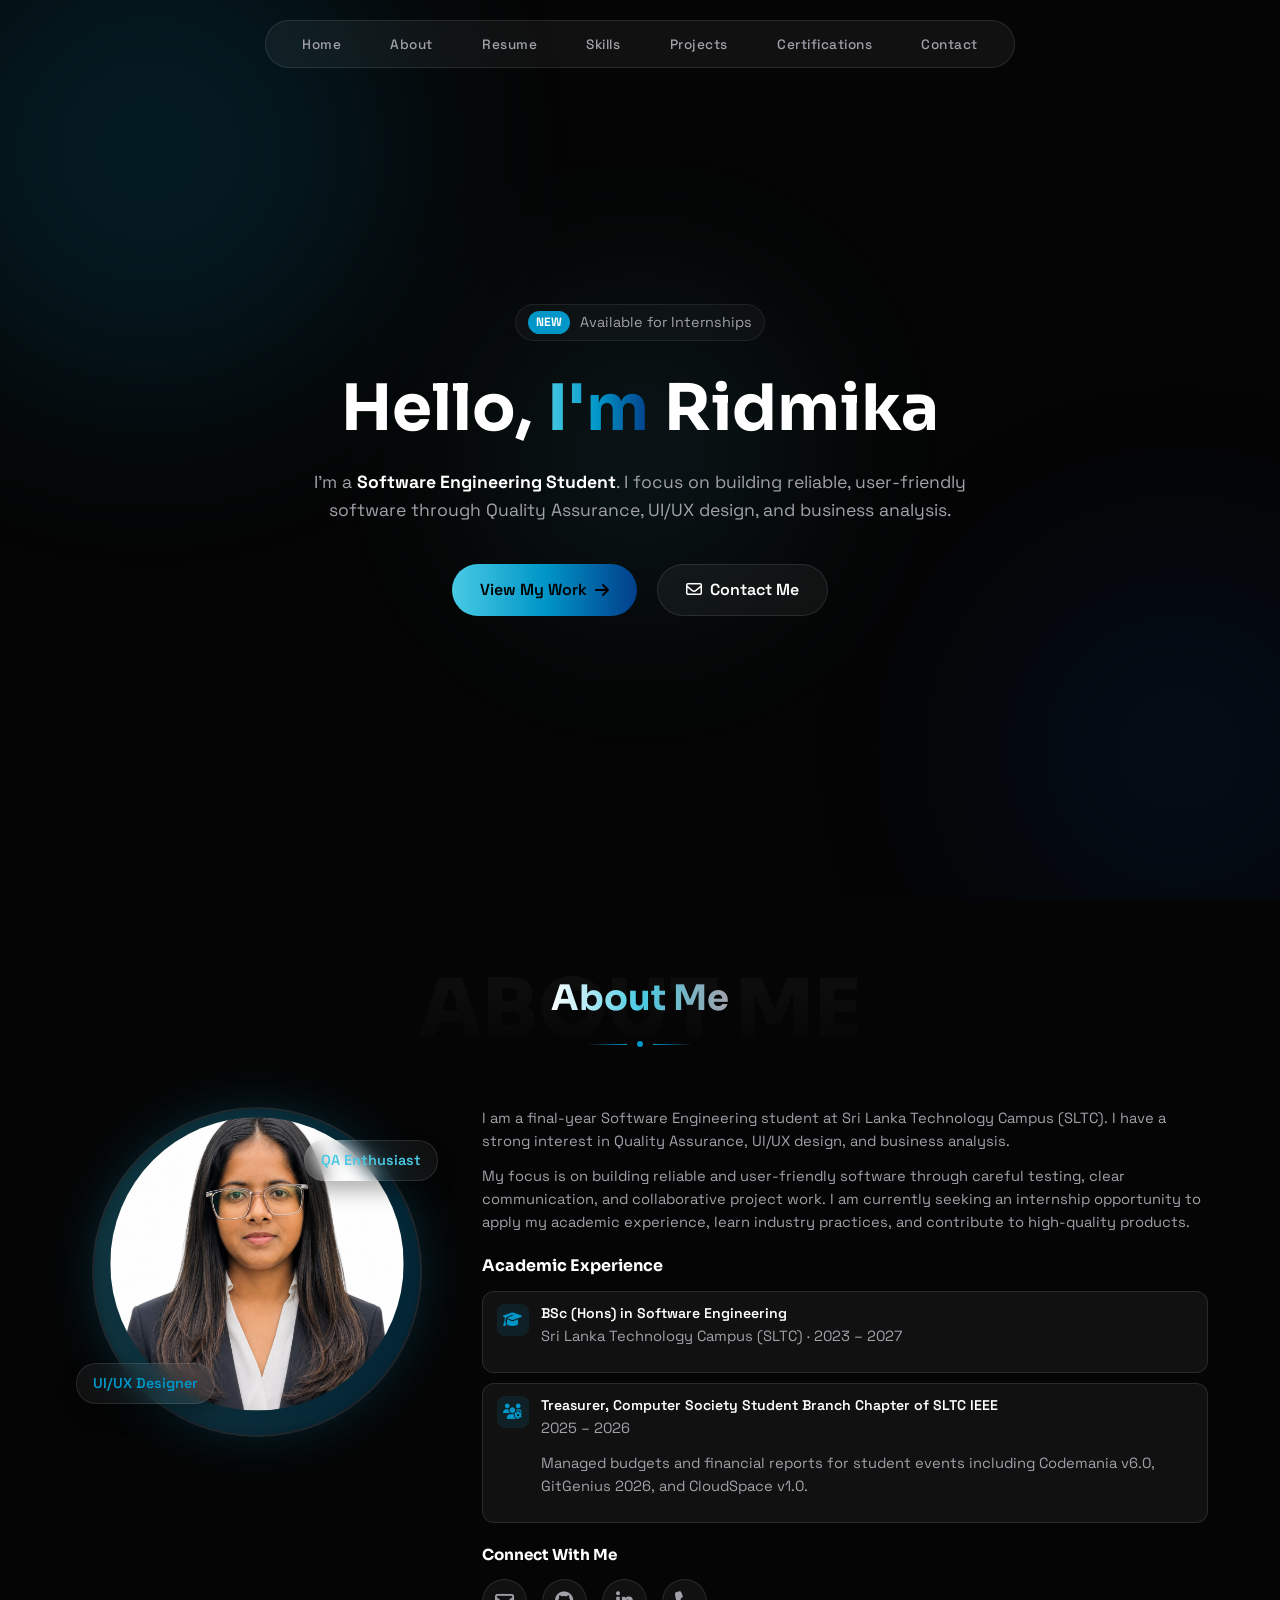
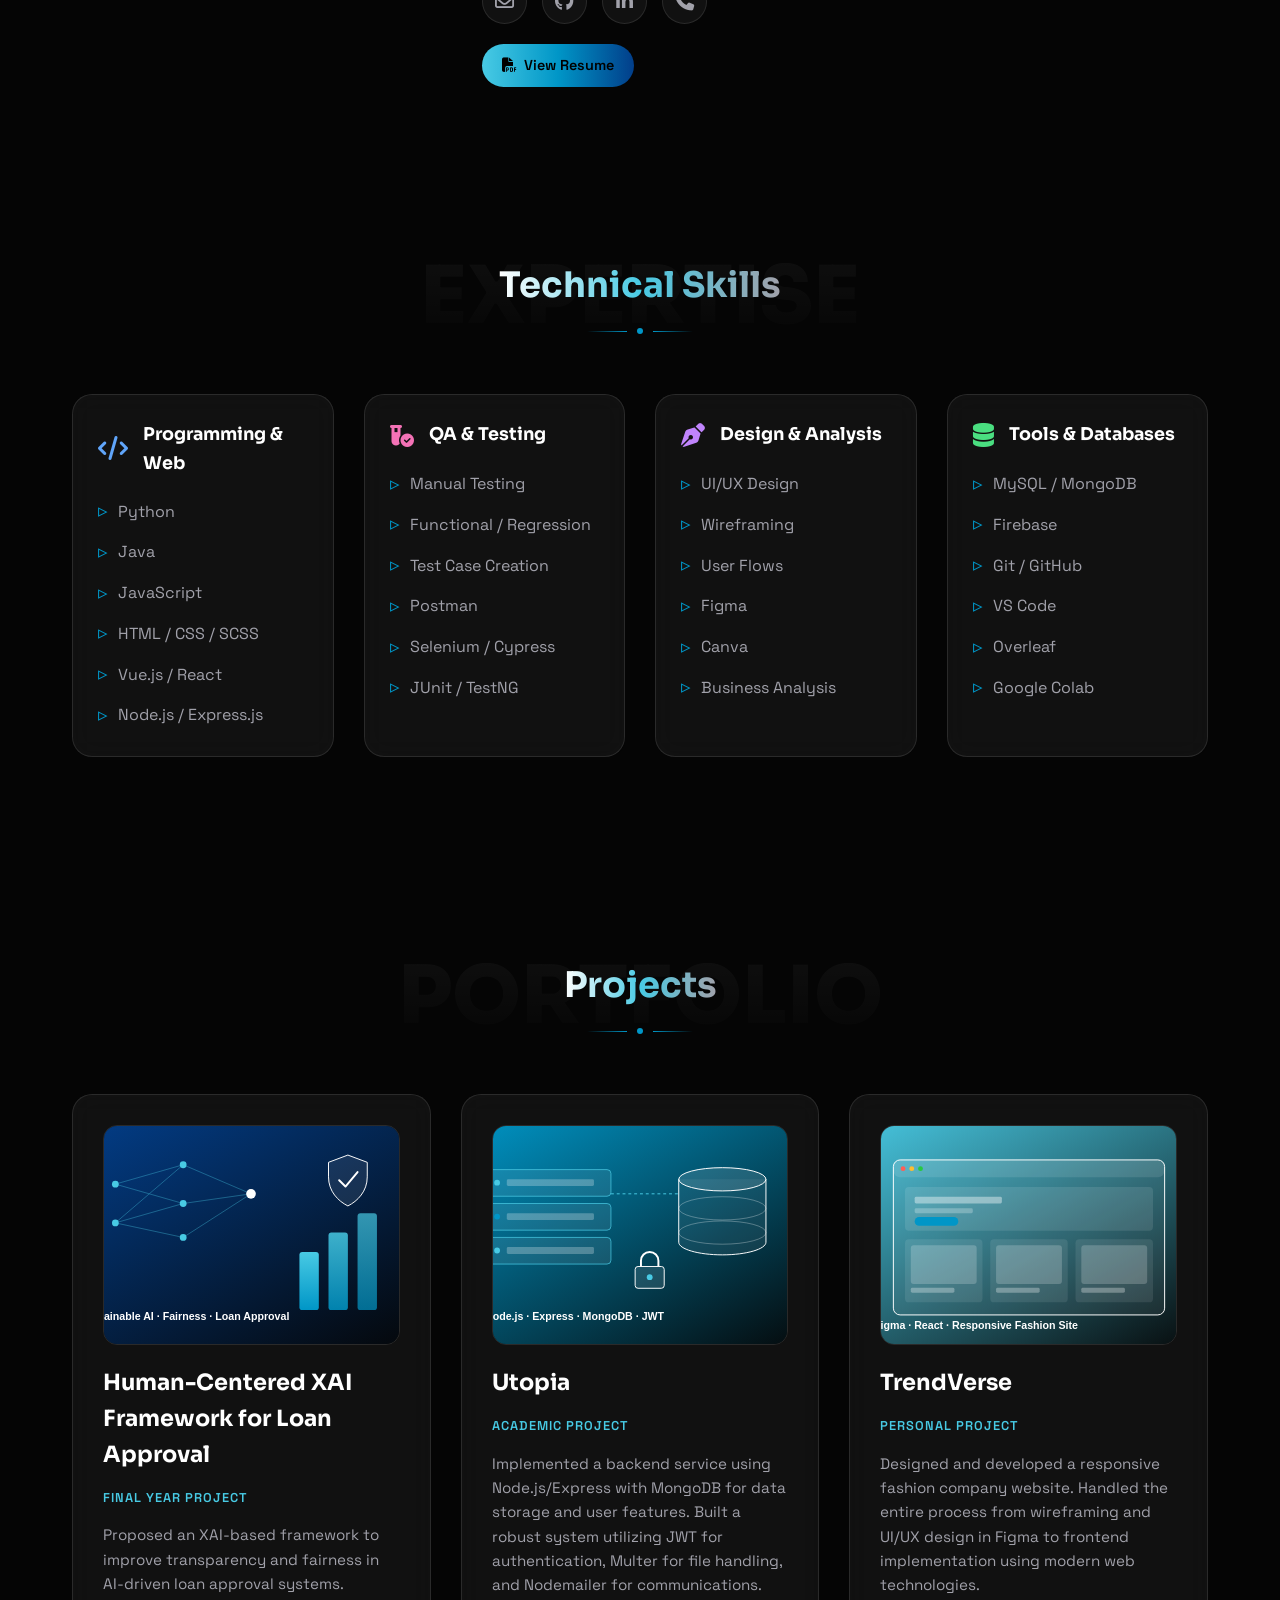
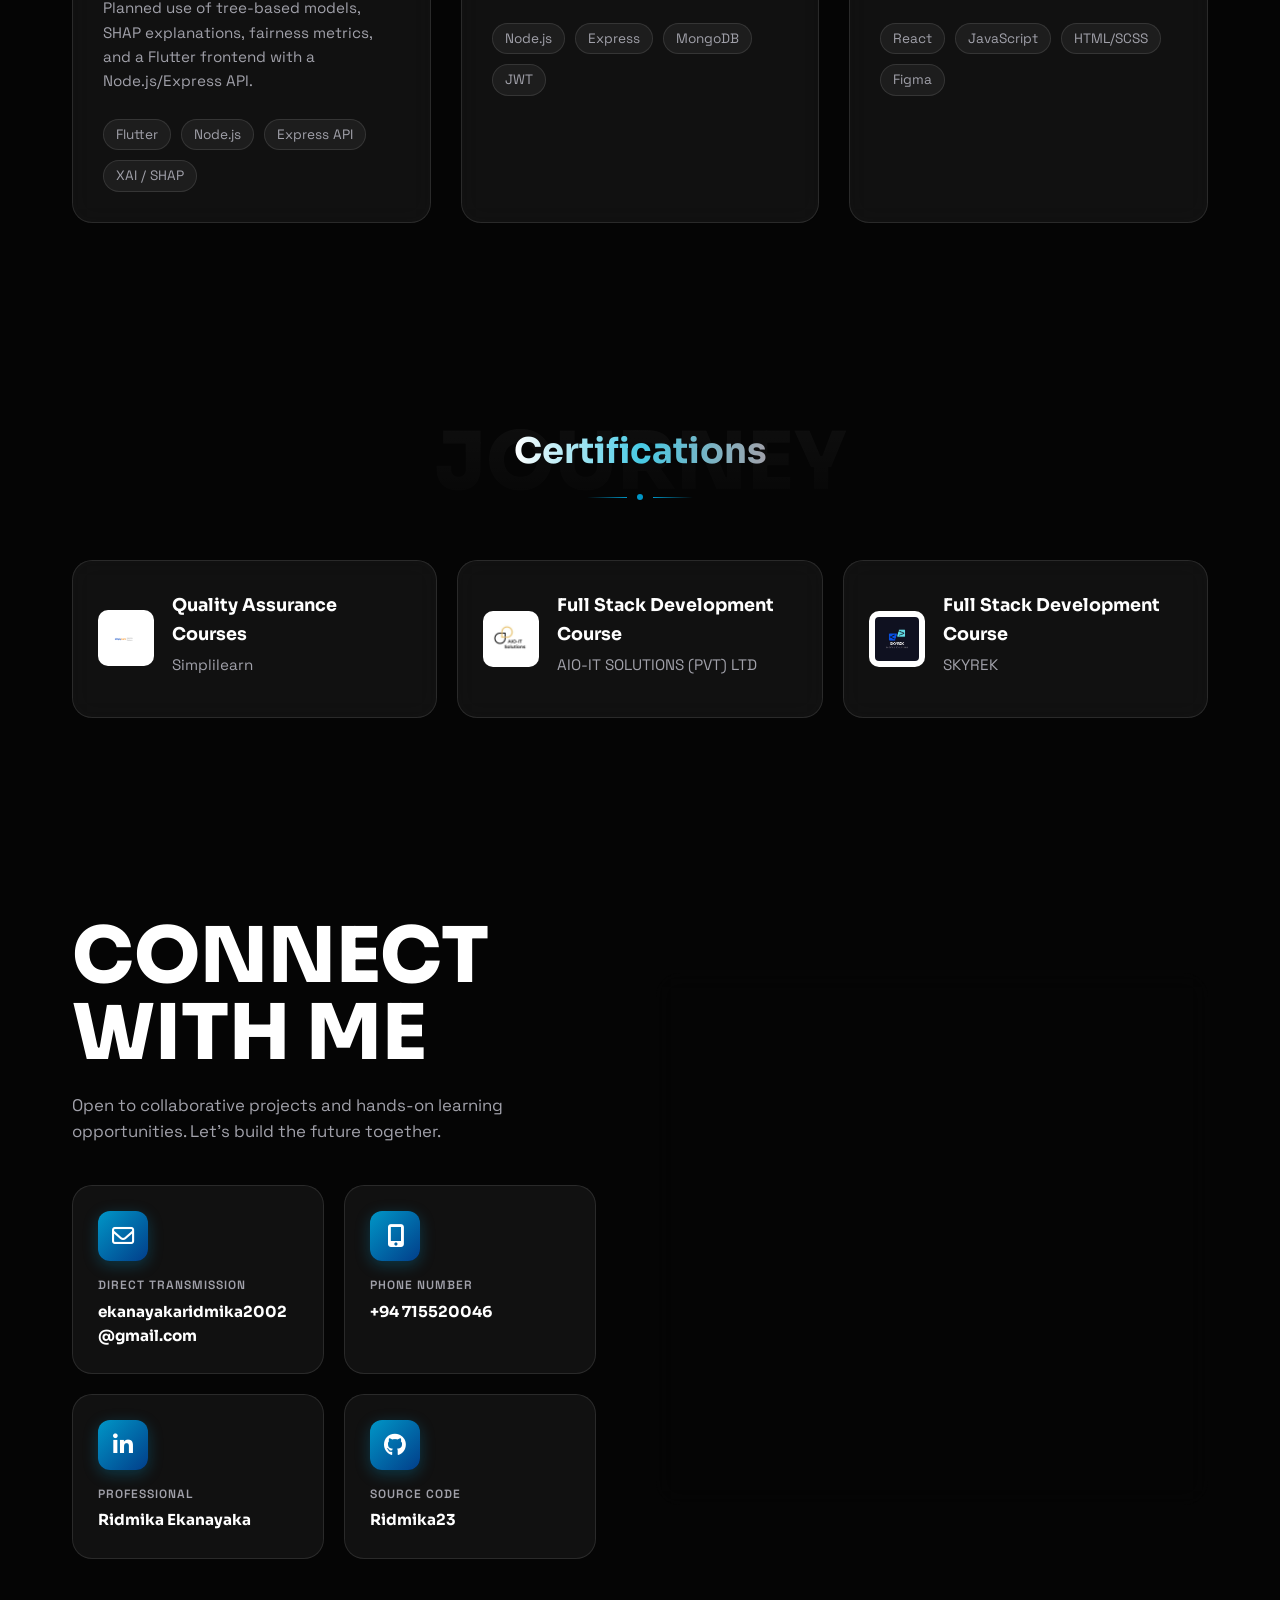
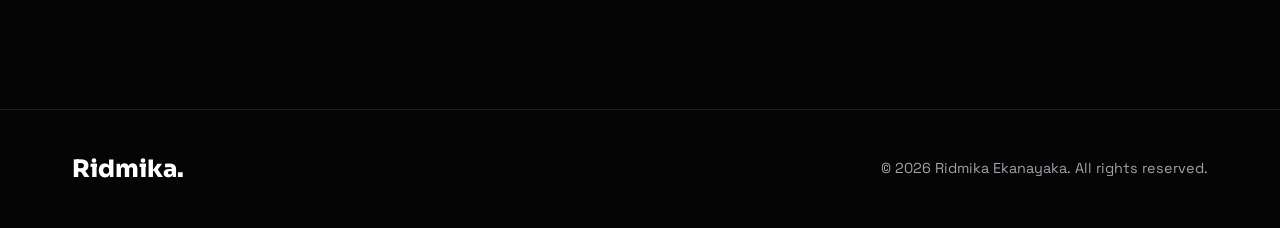
==== index.html @ 8beb0249 "Initial commit" ====
<!DOCTYPE html>
<html lang="en">

<head>
    <meta charset="UTF-8">
    <meta name="viewport" content="width=device-width, initial-scale=1.0">
    <title>Ridmika Ekanayaka | Portfolio</title>
    <meta name="description"
        content="Portfolio of Ridmika Ekanayaka, Software Engineering Student, focusing on QA, UI/UX, and Business Analysis.">
    <link rel="stylesheet" href="style.css">
    <link rel="preconnect" href="https://fonts.googleapis.com">
    <link rel="preconnect" href="https://fonts.gstatic.com" crossorigin>
    <link
        href="https://fonts.googleapis.com/css2?family=Sora:wght@400;600;700;800&family=Space+Grotesk:wght@300;400;500;600;700&display=swap"
        rel="stylesheet">
    <!-- FontAwesome for icons -->
    <link rel="stylesheet" href="https://cdnjs.cloudflare.com/ajax/libs/font-awesome/6.4.0/css/all.min.css">
</head>

<body>
    <div class="background-effects">
        <div class="glow-orb orb-1"></div>
        <div class="glow-orb orb-2"></div>
        <div class="glow-orb orb-3"></div>
    </div>

    <nav class="navbar">
        <div class="nav-container">
            <ul class="nav-links">
                <li><a href="index.html#home" class="active">Home</a></li>
                <li><a href="index.html#about">About</a></li>
                <li><a href="resume.html">Resume</a></li>
                <li><a href="index.html#skills">Skills</a></li>
                <li><a href="index.html#projects">Projects</a></li>
                <li><a href="index.html#experience">Certifications</a></li>
                <li><a href="index.html#contact">Contact</a></li>
            </ul>
        </div>
    </nav>

    <main>
        <!-- Hero Section -->
        <section id="home" class="hero section">
            <div class="container hero-content">
                <div class="hero-badge">
                    <span class="badge-new">New</span>
                    <span class="badge-text">Available for Internships</span>
                </div>
                <h1 class="hero-title">
                    <span class="title-word">Hello,</span>
                    <span class="title-word highlight">I'm</span>
                    <span class="title-word">Ridmika</span>
                </h1>
                <p class="hero-subtitle">
                    I'm a <strong>Software Engineering Student</strong>. I focus on building reliable, user-friendly
                    software through Quality Assurance, UI/UX design, and business analysis.
                </p>
                <div class="hero-actions">
                    <a href="#projects" class="btn btn-primary">
                        View My Work <i class="fa-solid fa-arrow-right"></i>
                    </a>
                    <a href="mailto:ekanayakaridmika2002@gmail.com" class="btn btn-secondary">
                        <i class="fa-regular fa-envelope"></i> Contact Me
                    </a>
                </div>
            </div>
        </section>

        <!-- About Section -->
        <section id="about" class="about section">
            <div class="section-heading">
                <h2 class="bg-text">ABOUT ME</h2>
                <h3 class="fg-text">About Me</h3>
                <div class="divider">
                    <div class="line"></div>
                    <div class="dot"></div>
                    <div class="line"></div>
                </div>
            </div>
            <div class="container about-grid">
                <div class="about-image">
                    <div class="image-wrapper">
                        <div class="avatar-placeholder">
                            <img src="profile.png" alt="Ridmika Ekanayaka" class="profile-img">
                        </div>
                        <div class="floating-badge badge-top">QA Enthusiast</div>
                        <div class="floating-badge badge-bottom">UI/UX Designer</div>
                    </div>
                </div>
                <div class="about-text">
                    <p>I am a final-year Software Engineering student at Sri Lanka Technology Campus (SLTC). I have a
                        strong interest in Quality Assurance, UI/UX design, and business analysis.</p>
                    <p>My focus is on building reliable and user-friendly software through careful testing, clear
                        communication, and collaborative project work. I am currently seeking an internship opportunity
                        to apply my academic experience, learn industry practices, and contribute to high-quality
                        products.</p>

                    <div class="academic-experience">
                        <h4>Academic Experience</h4>
                        <div class="academic-item">
                            <div class="academic-icon"><i class="fa-solid fa-graduation-cap"></i></div>
                            <div>
                                <h5>BSc (Hons) in Software Engineering</h5>
                                <p class="academic-meta">Sri Lanka Technology Campus (SLTC) · 2023 – 2027</p>
                            </div>
                        </div>
                        <div class="academic-item">
                            <div class="academic-icon"><i class="fa-solid fa-users-gear"></i></div>
                            <div>
                                <h5>Treasurer, Computer Society Student Branch Chapter of SLTC IEEE</h5>
                                <p class="academic-meta">2025 – 2026</p>
                                <p class="academic-meta">Managed budgets and financial reports for student events
                                    including Codemania v6.0, GitGenius 2026, and CloudSpace v1.0.</p>
                            </div>
                        </div>
                    </div>

                    <div class="contact-info">
                        <h4>Connect With Me</h4>
                        <div class="social-links">
                            <a href="mailto:ekanayakaridmika2002@gmail.com" aria-label="Email" class="social-icon"><i
                                    class="fa-regular fa-envelope"></i></a>
                            <a href="https://github.com/Ridmika23" target="_blank" aria-label="GitHub"
                                class="social-icon"><i class="fa-brands fa-github"></i></a>
                            <a href="https://www.linkedin.com/in/ridmika-ekanayaka" target="_blank"
                                aria-label="LinkedIn" class="social-icon"><i class="fa-brands fa-linkedin-in"></i></a>
                            <a href="tel:+94715520046" aria-label="Phone" class="social-icon"><i
                                    class="fa-solid fa-phone"></i></a>
                        </div>
                        <div style="margin-top: 20px;">
                            <a href="resume.html" class="btn btn-primary"
                                style="padding: 10px 20px; font-size: 0.9rem;">
                                <i class="fa-solid fa-file-pdf"></i> View Resume
                            </a>
                        </div>
                    </div>
                </div>
            </div>
        </section>

        <!-- Skills Section -->
        <section id="skills" class="skills section">
            <div class="section-heading">
                <h2 class="bg-text">EXPERTISE</h2>
                <h3 class="fg-text">Technical Skills</h3>
                <div class="divider">
                    <div class="line"></div>
                    <div class="dot"></div>
                    <div class="line"></div>
                </div>
            </div>
            <div class="container skills-grid">
                <div class="skill-category glass-card">
                    <div class="category-header">
                        <i class="fa-solid fa-code text-blue"></i>
                        <h4>Programming & Web</h4>
                    </div>
                    <ul class="skill-list">
                        <li>Python</li>
                        <li>Java</li>
                        <li>JavaScript</li>
                        <li>HTML / CSS / SCSS</li>
                        <li>Vue.js / React</li>
                        <li>Node.js / Express.js</li>
                    </ul>
                </div>
                <div class="skill-category glass-card">
                    <div class="category-header">
                        <i class="fa-solid fa-vial-circle-check text-pink"></i>
                        <h4>QA & Testing</h4>
                    </div>
                    <ul class="skill-list">
                        <li>Manual Testing</li>
                        <li>Functional / Regression</li>
                        <li>Test Case Creation</li>
                        <li>Postman</li>
                        <li>Selenium / Cypress</li>
                        <li>JUnit / TestNG</li>
                    </ul>
                </div>
                <div class="skill-category glass-card">
                    <div class="category-header">
                        <i class="fa-solid fa-pen-nib text-purple"></i>
                        <h4>Design & Analysis</h4>
                    </div>
                    <ul class="skill-list">
                        <li>UI/UX Design</li>
                        <li>Wireframing</li>
                        <li>User Flows</li>
                        <li>Figma</li>
                        <li>Canva</li>
                        <li>Business Analysis</li>
                    </ul>
                </div>
                <div class="skill-category glass-card">
                    <div class="category-header">
                        <i class="fa-solid fa-database text-green"></i>
                        <h4>Tools & Databases</h4>
                    </div>
                    <ul class="skill-list">
                        <li>MySQL / MongoDB</li>
                        <li>Firebase</li>
                        <li>Git / GitHub</li>
                        <li>VS Code</li>
                        <li>Overleaf</li>
                        <li>Google Colab</li>
                    </ul>
                </div>
            </div>
        </section>

        <!-- Projects Section -->
        <section id="projects" class="projects section">
            <div class="section-heading">
                <h2 class="bg-text">PORTFOLIO</h2>
                <h3 class="fg-text">Projects</h3>
                <div class="divider">
                    <div class="line"></div>
                    <div class="dot"></div>
                    <div class="line"></div>
                </div>
            </div>
            <div class="container">
                <div class="projects-list">
                    <!-- Project 1 -->
                    <div class="project-card glass-card">
                        <div class="project-image">
                            <img src="assets/project-xai.svg" alt="Human-Centered XAI Framework for Loan Approval">
                        </div>
                        <div class="project-content">
                            <h3 class="project-title">Human-Centered XAI Framework for Loan Approval</h3>
                            <p class="project-type">Final Year Project</p>
                            <p class="project-description">
                                Proposed an XAI-based framework to improve transparency and fairness in AI-driven loan
                                approval systems. Planned use of tree-based models, SHAP explanations, fairness metrics,
                                and a Flutter frontend with a Node.js/Express API.
                            </p>
                            <div class="tech-stack">
                                <span class="tech-tag">Flutter</span>
                                <span class="tech-tag">Node.js</span>
                                <span class="tech-tag">Express API</span>
                                <span class="tech-tag">XAI / SHAP</span>
                            </div>
                        </div>
                    </div>

                    <!-- Project 2 -->
                    <div class="project-card glass-card">
                        <div class="project-image">
                            <img src="assets/project-utopia.svg" alt="Utopia backend project">
                        </div>
                        <div class="project-content">
                            <h3 class="project-title">Utopia</h3>
                            <p class="project-type">Academic Project</p>
                            <p class="project-description">
                                Implemented a backend service using Node.js/Express with MongoDB for data storage and
                                user features. Built a robust system utilizing JWT for authentication, Multer for file
                                handling, and Nodemailer for communications.
                            </p>
                            <div class="tech-stack">
                                <span class="tech-tag">Node.js</span>
                                <span class="tech-tag">Express</span>
                                <span class="tech-tag">MongoDB</span>
                                <span class="tech-tag">JWT</span>
                            </div>
                        </div>
                    </div>

                    <!-- Project 3 -->
                    <div class="project-card glass-card">
                        <div class="project-image">
                            <img src="assets/project-trendverse.svg" alt="TrendVerse fashion website">
                        </div>
                        <div class="project-content">
                            <h3 class="project-title">TrendVerse</h3>
                            <p class="project-type">Personal Project</p>
                            <p class="project-description">
                                Designed and developed a responsive fashion company website. Handled the entire process
                                from wireframing and UI/UX design in Figma to frontend implementation using modern web
                                technologies.
                            </p>
                            <div class="tech-stack">
                                <span class="tech-tag">React</span>
                                <span class="tech-tag">JavaScript</span>
                                <span class="tech-tag">HTML/SCSS</span>
                                <span class="tech-tag">Figma</span>
                            </div>
                        </div>
                    </div>
                </div>
            </div>
        </section>

        <!-- Certifications -->
        <section id="experience" class="experience section">
            <div class="section-heading">
                <h2 class="bg-text">JOURNEY</h2>
                <h3 class="fg-text">Certifications</h3>
                <div class="divider">
                    <div class="line"></div>
                    <div class="dot"></div>
                    <div class="line"></div>
                </div>
            </div>
            <div class="container">
                <div class="timeline-container cert-timeline-container">
                    <div class="timeline">
                        <div class="timeline-item glass-card cert-card">
                            <img src="assets/certs/simplilearn.png" alt="Simplilearn" class="cert-logo">
                            <div class="cert-info">
                                <h5 class="timeline-title">Quality Assurance Courses</h5>
                                <h6 class="timeline-subtitle">Simplilearn</h6>
                            </div>
                        </div>
                        <div class="timeline-item glass-card cert-card">
                            <img src="assets/certs/aio-it.jpeg" alt="AIO-IT Solutions" class="cert-logo">
                            <div class="cert-info">
                                <h5 class="timeline-title">Full Stack Development Course</h5>
                                <h6 class="timeline-subtitle">AIO-IT SOLUTIONS (PVT) LTD</h6>
                            </div>
                        </div>
                        <div class="timeline-item glass-card cert-card">
                            <img src="assets/certs/skyrek.jpeg" alt="SKYREK" class="cert-logo">
                            <div class="cert-info">
                                <h5 class="timeline-title">Full Stack Development Course</h5>
                                <h6 class="timeline-subtitle">SKYREK</h6>
                            </div>
                        </div>
                    </div>
                </div>
            </div>
        </section>

        <!-- Contact Section -->
        <section id="contact" class="contact section">
            <div class="container contact-grid">
                <div class="contact-left">
                    <h2 class="contact-title">CONNECT<br>WITH ME</h2>
                    <p class="contact-subtitle">Open to collaborative projects and hands-on learning opportunities.
                        Let's build the future together.</p>

                    <div class="contact-methods">
                        <a href="mailto:ekanayakaridmika2002@gmail.com" style="text-decoration: none;"
                            class="contact-method-item">
                            <div class="method-icon"><i class="fa-regular fa-envelope"></i></div>
                            <div class="method-info">
                                <span>DIRECT TRANSMISSION</span>
                                <strong>ekanayakaridmika2002@gmail.com</strong>
                            </div>
                        </a>
                        <div class="contact-method-item">
                            <div class="method-icon"><i class="fa-solid fa-mobile-screen-button"></i></div>
                            <div class="method-info">
                                <span>PHONE NUMBER</span>
                                <strong>+94 715520046</strong>
                            </div>
                        </div>
                        <a href="https://www.linkedin.com/in/ridmika-ekanayaka" target="_blank"
                            style="text-decoration: none;" class="contact-method-item">
                            <div class="method-icon"><i class="fa-brands fa-linkedin-in"></i></div>
                            <div class="method-info">
                                <span>PROFESSIONAL</span>
                                <strong>Ridmika Ekanayaka</strong>
                            </div>
                        </a>
                        <a href="https://github.com/Ridmika23" target="_blank" style="text-decoration: none;"
                            class="contact-method-item">
                            <div class="method-icon"><i class="fa-brands fa-github"></i></div>
                            <div class="method-info">
                                <span>SOURCE CODE</span>
                                <strong>Ridmika23</strong>
                            </div>
                        </a>
                    </div>
                </div>

                <div class="contact-right">
                    <form class="contact-form glass-card">
                        <div class="form-row">
                            <div class="form-group">
                                <label>FIRST NAME</label>
                                <input type="text" placeholder="First Name">
                            </div>
                            <div class="form-group">
                                <label>LAST NAME</label>
                                <input type="text" placeholder="Last Name">
                            </div>
                        </div>
                        <div class="form-group">
                            <label>EMAIL ADDRESS</label>
                            <input type="email" placeholder="you@example.com">
                        </div>
                        <div class="form-group">
                            <label>MESSAGE</label>
                            <textarea placeholder="How can we build the future together?" rows="4"></textarea>
                        </div>
                        <button type="submit" class="btn btn-submit">LAUNCH TRANSMISSION <i
                                class="fa-solid fa-arrow-right"></i></button>
                    </form>
                </div>
            </div>
        </section>
    </main>

    <footer class="footer">
        <div class="container footer-content">
            <div class="footer-logo">
                <span class="logo-text">Ridmika.</span>
            </div>
            <p class="copyright">© 2026 Ridmika Ekanayaka. All rights reserved.</p>
        </div>
    </footer>

    <script src="script.js"></script>
</body>

</html>
---- style.css ----
:root {
    --bg-color: #050505;
    --text-primary: #ffffff;
    --text-secondary: #a1a1aa;
    --accent-1: #0096C7;
    --accent-2: #023E8A;
    --accent-3: #48CAE4;
    --glass-bg: rgba(255, 255, 255, 0.05);
    --glass-border: rgba(255, 255, 255, 0.1);
    --font-main: 'Space Grotesk', sans-serif;
    --font-heading: 'Sora', sans-serif;
}

* {
    margin: 0;
    padding: 0;
    box-sizing: border-box;
}

html {
    scroll-behavior: smooth;
}

body {
    background-color: var(--bg-color);
    color: var(--text-primary);
    font-family: var(--font-main);
    line-height: 1.6;
    overflow-x: hidden;
    position: relative;
}

/* Background Effects */
.background-effects {
    position: fixed;
    top: 0;
    left: 0;
    width: 100vw;
    height: 100vh;
    z-index: -1;
    overflow: hidden;
    pointer-events: none;
}

.glow-orb {
    position: absolute;
    border-radius: 50%;
    filter: blur(100px);
    opacity: 0.15;
    animation: float 20s infinite ease-in-out alternate;
}

.orb-1 {
    width: 500px;
    height: 500px;
    background: var(--accent-1);
    top: -100px;
    left: -100px;
}

.orb-2 {
    width: 400px;
    height: 400px;
    background: var(--accent-2);
    bottom: -50px;
    right: -100px;
    animation-delay: -5s;
}

.orb-3 {
    width: 300px;
    height: 300px;
    background: var(--accent-3);
    top: 50%;
    left: 50%;
    transform: translate(-50%, -50%);
    opacity: 0.1;
    animation-delay: -10s;
}

@keyframes float {
    0% { transform: translate(0, 0) scale(1); }
    100% { transform: translate(50px, 50px) scale(1.1); }
}

/* Container */
.container {
    max-width: 1200px;
    margin: 0 auto;
    padding: 0 2rem;
}

.section {
    padding: 100px 0;
}

#about.section {
    padding: 70px 0;
}

/* Navigation */
.navbar {
    position: fixed;
    top: 20px;
    left: 50%;
    transform: translateX(-50%);
    z-index: 100;
    width: 90%;
    max-width: 750px;
}

.nav-container {
    background: rgba(255, 255, 255, 0.05);
    backdrop-filter: blur(10px);
    border: 1px solid var(--glass-border);
    border-radius: 50px;
    padding: 10px 20px;
}

.nav-links {
    display: flex;
    justify-content: space-between;
    list-style: none;
}

.nav-links li a {
    color: var(--text-secondary);
    text-decoration: none;
    font-weight: 500;
    font-size: 0.85rem;
    padding: 8px 16px;
    border-radius: 30px;
    transition: all 0.3s ease;
    letter-spacing: 0.5px;
}

.nav-links li a:hover, .nav-links li a.active {
    color: var(--text-primary);
    background: rgba(255, 255, 255, 0.1);
}

/* Typography & General Components */
h1, h2, h3, h4, h5, h6 {
    font-family: var(--font-heading);
    font-weight: 700;
}

.highlight {
    background: linear-gradient(90deg, var(--accent-3), var(--accent-1), var(--accent-2));
    -webkit-background-clip: text;
    -webkit-text-fill-color: transparent;
    background-clip: text;
}

.glass-card {
    background: var(--glass-bg);
    backdrop-filter: blur(12px);
    border: 1px solid var(--glass-border);
    border-radius: 20px;
    padding: 30px;
    transition: transform 0.3s ease, border-color 0.3s ease, box-shadow 0.3s ease;
}

.glass-card:hover {
    transform: translateY(-5px);
    border-color: rgba(0, 150, 199, 0.3);
    box-shadow: 0 10px 30px rgba(0, 0, 0, 0.5);
}

.btn {
    display: inline-flex;
    align-items: center;
    gap: 8px;
    padding: 12px 28px;
    border-radius: 30px;
    font-weight: 600;
    text-decoration: none;
    transition: all 0.3s ease;
    cursor: pointer;
    font-family: var(--font-main);
}

.btn-primary {
    background: linear-gradient(90deg, var(--accent-3), var(--accent-1), var(--accent-2));
    color: #000;
    border: none;
}

.btn-primary:hover {
    transform: translateY(-2px);
    box-shadow: 0 10px 20px rgba(0, 150, 199, 0.2);
}

.btn-secondary {
    background: var(--glass-bg);
    color: var(--text-primary);
    border: 1px solid var(--glass-border);
    backdrop-filter: blur(10px);
}

.btn-secondary:hover {
    background: rgba(255, 255, 255, 0.1);
    border-color: rgba(255, 255, 255, 0.2);
}

/* Section Headings */
.section-heading {
    text-align: center;
    position: relative;
    margin-bottom: 60px;
    display: flex;
    flex-direction: column;
    align-items: center;
    justify-content: center;
}

.section-heading .bg-text {
    font-size: 5rem;
    font-weight: 800;
    background: linear-gradient(to bottom, rgba(255,255,255,0.05), transparent);
    -webkit-background-clip: text;
    -webkit-text-fill-color: transparent;
    position: absolute;
    top: 50%;
    left: 50%;
    transform: translate(-50%, -50%);
    white-space: nowrap;
    z-index: -1;
    pointer-events: none;
}

.section-heading .fg-text {
    font-size: 2.2rem;
    font-weight: 700;
    background: linear-gradient(90deg, #fff, var(--accent-3), var(--text-secondary));
    -webkit-background-clip: text;
    -webkit-text-fill-color: transparent;
}

.divider {
    display: flex;
    align-items: center;
    gap: 10px;
    margin-top: 15px;
}

.divider .line {
    height: 1px;
    width: 40px;
    background: linear-gradient(90deg, transparent, var(--accent-1));
}

.divider .line:last-child {
    background: linear-gradient(270deg, transparent, var(--accent-1));
}

.divider .dot {
    width: 6px;
    height: 6px;
    background: var(--accent-1);
    border-radius: 50%;
}

/* Hero Section */
.hero {
    min-height: 100vh;
    display: flex;
    align-items: center;
    justify-content: center;
    text-align: center;
    padding-top: 120px;
}

.hero-badge {
    display: inline-flex;
    align-items: center;
    gap: 10px;
    padding: 6px 12px;
    background: rgba(255, 255, 255, 0.03);
    border: 1px solid rgba(255, 255, 255, 0.08);
    border-radius: 30px;
    margin-bottom: 30px;
}

.badge-new {
    background: var(--accent-1);
    color: white;
    padding: 2px 8px;
    border-radius: 20px;
    font-size: 0.75rem;
    font-weight: 700;
    text-transform: uppercase;
}

.badge-text {
    font-size: 0.9rem;
    color: var(--text-secondary);
}

.hero-title {
    font-size: clamp(2rem, 5vw, 4.5rem);
    line-height: 1.2;
    margin-bottom: 20px;
    display: flex;
    flex-wrap: wrap;
    justify-content: center;
    gap: 15px;
}

.hero-subtitle {
    font-size: 1.1rem;
    color: var(--text-secondary);
    max-width: 700px;
    margin: 0 auto 40px;
    font-weight: 400;
    font-family: 'Space Grotesk', sans-serif; /* Keep body text readable */
}

.hero-subtitle strong {
    color: var(--text-primary);
}

.hero-actions {
    display: flex;
    gap: 20px;
    justify-content: center;
}

/* About Section */
.about-grid {
    display: grid;
    grid-template-columns: 0.65fr 1.35fr;
    gap: 60px;
    align-items: start;
}

.about-image {
    display: flex;
    justify-content: center;
    padding-left: 20px;
}

.image-wrapper {
    position: relative;
    width: 100%;
    max-width: 340px;
    margin: 0 auto;
    position: sticky;
    top: 140px;
}

.avatar-placeholder {
    width: 100%;
    aspect-ratio: 1;
    border-radius: 50%;
    background: linear-gradient(135deg, rgba(0, 150, 199, 0.1), rgba(2, 62, 138, 0.1));
    border: 2px solid rgba(255, 255, 255, 0.1);
    display: flex;
    align-items: center;
    justify-content: center;
    font-size: 8rem;
    color: rgba(255, 255, 255, 0.2);
    box-shadow: 0 0 50px rgba(0, 150, 199, 0.2);
    position: relative;
    overflow: hidden;
}

.profile-img {
    width: 100%;
    height: 100%;
    object-fit: cover;
    border-radius: 50%;
    transform: scale(0.9);
    transform-origin: center 25%;
}

.avatar-placeholder::before {
    content: '';
    position: absolute;
    inset: -10px;
    border-radius: 50%;
    background: linear-gradient(to right, rgba(72, 202, 228, 0.2), rgba(0, 150, 199, 0.2));
    z-index: -1;
    filter: blur(10px);
}

.floating-badge {
    position: absolute;
    background: var(--glass-bg);
    backdrop-filter: blur(10px);
    border: 1px solid var(--glass-border);
    padding: 8px 16px;
    border-radius: 20px;
    font-weight: 600;
    font-size: 0.9rem;
    box-shadow: 0 10px 20px rgba(0,0,0,0.3);
    animation: float 6s infinite ease-in-out alternate;
}

.badge-top {
    top: 10%;
    right: -5%;
    color: var(--accent-3);
    animation-delay: -2s;
}

.badge-bottom {
    bottom: 10%;
    left: -5%;
    color: var(--accent-1);
}

.about-text .about-greeting {
    font-size: 1.6rem;
    margin-bottom: 14px;
}

.highlight-text {
    background: linear-gradient(90deg, var(--accent-3), var(--accent-1));
    -webkit-background-clip: text;
    -webkit-text-fill-color: transparent;
    font-weight: 700;
}

.about-text p {
    color: var(--text-secondary);
    font-size: 0.92rem;
    margin-bottom: 12px;
    line-height: 1.55;
    font-family: 'Space Grotesk', sans-serif;
}

.academic-experience {
    margin-top: 20px;
}

.academic-experience h4 {
    font-size: 1rem;
    margin-bottom: 12px;
}

.academic-item {
    display: flex;
    gap: 12px;
    align-items: flex-start;
    background: var(--glass-bg);
    border: 1px solid var(--glass-border);
    border-radius: 12px;
    padding: 12px 14px;
    margin-bottom: 10px;
}

.academic-icon {
    flex-shrink: 0;
    width: 32px;
    height: 32px;
    border-radius: 8px;
    background: rgba(0, 150, 199, 0.12);
    color: var(--accent-1);
    display: flex;
    align-items: center;
    justify-content: center;
    font-size: 0.95rem;
}

.academic-item h5 {
    font-family: var(--font-main);
    font-size: 0.88rem;
    font-weight: 600;
    color: var(--text-primary);
    margin-bottom: 3px;
    line-height: 1.3;
}

.academic-meta {
    font-size: 0.78rem;
    color: var(--text-secondary);
    font-family: 'Space Grotesk', sans-serif;
    margin-bottom: 0;
    line-height: 1.4;
}

.contact-info {
    margin-top: 20px;
}

.contact-info h4 {
    font-size: 0.95rem;
    margin-bottom: 12px;
}

.social-links {
    display: flex;
    gap: 15px;
}

.social-icon {
    display: flex;
    align-items: center;
    justify-content: center;
    width: 45px;
    height: 45px;
    border-radius: 50%;
    background: var(--glass-bg);
    border: 1px solid var(--glass-border);
    color: var(--text-secondary);
    font-size: 1.2rem;
    transition: all 0.3s ease;
    text-decoration: none;
}

.social-icon:hover {
    color: var(--accent-3);
    border-color: rgba(0, 150, 199, 0.4);
    background: rgba(0, 150, 199, 0.1);
    transform: translateY(-3px);
}

/* Skills Section */
.skills-grid {
    display: grid;
    grid-template-columns: repeat(auto-fit, minmax(250px, 1fr));
    gap: 30px;
}

.skill-category {
    padding: 25px;
}

.category-header {
    display: flex;
    align-items: center;
    gap: 15px;
    margin-bottom: 20px;
}

.category-header i {
    font-size: 1.5rem;
}

.text-blue { color: #60a5fa; }
.text-pink { color: #f472b6; }
.text-purple { color: #c084fc; }
.text-green { color: #4ade80; }

.category-header h4 {
    font-size: 1.1rem;
}

.skill-list {
    list-style: none;
    display: flex;
    flex-direction: column;
    gap: 10px;
}

.skill-list li {
    color: var(--text-secondary);
    display: flex;
    align-items: center;
    gap: 10px;
}

.skill-list li::before {
    content: '▹';
    color: var(--accent-1);
    font-size: 1.2rem;
}

/* Projects Section */
.projects-list {
    display: grid;
    grid-template-columns: repeat(auto-fit, minmax(320px, 1fr));
    gap: 30px;
}

.project-card {
    position: relative;
    overflow: hidden;
    display: flex;
    flex-direction: column;
    height: 100%;
}

.project-image {
    width: 100%;
    height: 220px;
    border-radius: 14px;
    overflow: hidden;
    margin-bottom: 20px;
    border: 1px solid var(--glass-border);
}

.project-image img {
    width: 100%;
    height: 100%;
    object-fit: cover;
    display: block;
    transition: transform 0.4s ease;
}

.project-card:hover .project-image img {
    transform: scale(1.04);
}

.project-card::before {
    content: '';
    position: absolute;
    top: 0;
    left: 0;
    width: 100%;
    height: 3px;
    background: linear-gradient(90deg, var(--accent-1), var(--accent-2));
    opacity: 0;
    transition: opacity 0.3s ease;
}

.project-card:hover::before {
    opacity: 1;
}

.project-content {
    display: flex;
    flex-direction: column;
    gap: 15px;
    flex-grow: 1;
}

.project-title {
    font-size: 1.4rem;
    color: var(--text-primary);
}

.project-type {
    font-size: 0.8rem;
    color: var(--accent-3);
    font-weight: 600;
    text-transform: uppercase;
    letter-spacing: 1px;
}

.project-description {
    color: var(--text-secondary);
    font-size: 0.95rem;
    font-family: 'Space Grotesk', sans-serif;
}

.tech-stack {
    display: flex;
    flex-wrap: wrap;
    gap: 10px;
    margin-top: 10px;
}

.tech-tag {
    background: rgba(255, 255, 255, 0.05);
    border: 1px solid rgba(255, 255, 255, 0.1);
    padding: 4px 12px;
    border-radius: 20px;
    font-size: 0.85rem;
    color: var(--text-secondary);
}

/* Experience Section */
.dual-grid {
    display: grid;
    grid-template-columns: 1fr 1fr;
    gap: 50px;
}

.sub-heading {
    font-size: 1.5rem;
    margin-bottom: 30px;
    display: flex;
    align-items: center;
    gap: 10px;
}

.sub-heading i {
    color: var(--accent-1);
}

.timeline {
    display: flex;
    flex-direction: column;
    gap: 20px;
    position: relative;
}

.cert-timeline-container .timeline {
    display: grid;
    grid-template-columns: repeat(auto-fit, minmax(320px, 1fr));
    gap: 20px;
}

.cert-timeline-container .timeline::before {
    display: none;
}

.cert-card {
    display: flex;
    align-items: center;
    gap: 18px;
    padding-left: 25px !important;
}

.cert-card .timeline-dot,
.cert-card::before {
    display: none;
}

.cert-logo {
    width: 56px;
    height: 56px;
    object-fit: contain;
    border-radius: 10px;
    background: #ffffff;
    padding: 6px;
    flex-shrink: 0;
}

.cert-info {
    display: flex;
    flex-direction: column;
}

.timeline::before {
    content: '';
    position: absolute;
    top: 0;
    left: 15px;
    width: 2px;
    height: 100%;
    background: var(--glass-border);
}

.timeline-item {
    position: relative;
    padding-left: 50px;
}

.timeline-dot {
    position: absolute;
    top: 30px;
    left: 10px;
    width: 12px;
    height: 12px;
    border-radius: 50%;
    background: var(--accent-1);
    box-shadow: 0 0 10px var(--accent-1);
}

.timeline-date {
    font-size: 0.9rem;
    color: var(--accent-3);
    font-weight: 600;
    margin-bottom: 5px;
}

.timeline-title {
    font-size: 1.1rem;
    color: var(--text-primary);
    margin-bottom: 5px;
}

.timeline-subtitle {
    font-size: 0.95rem;
    color: var(--text-secondary);
    font-weight: 400;
    margin-bottom: 10px;
    font-family: 'Space Grotesk', sans-serif;
}

.timeline-details {
    color: var(--text-secondary);
    padding-left: 20px;
    font-size: 0.95rem;
}

.timeline-details li {
    margin-bottom: 5px;
}

/* Footer */
.footer {
    border-top: 1px solid var(--glass-border);
    padding: 40px 0;
    margin-top: 50px;
}

.footer-content {
    display: flex;
    justify-content: space-between;
    align-items: center;
}

.logo-text {
    font-family: var(--font-heading);
    font-size: 1.5rem;
    font-weight: 800;
    color: var(--text-primary);
}

.copyright {
    color: var(--text-secondary);
    font-size: 0.9rem;
}

/* Resume Page */
.resume-main {
    min-height: 100vh;
    padding-top: 120px;
    padding-bottom: 50px;
}

.resume-container {
    max-width: 1200px;
    margin: 0 auto;
    padding: 0 2rem;
    display: grid;
    grid-template-columns: 0.9fr 1.3fr;
    gap: 28px;
    height: calc(100vh - 190px);
    min-height: 600px;
}

.resume-details {
    display: flex;
    flex-direction: column;
    gap: 20px;
    overflow-y: auto;
    padding-right: 10px;
}

.resume-details::-webkit-scrollbar {
    width: 6px;
}
.resume-details::-webkit-scrollbar-thumb {
    background: var(--glass-border);
    border-radius: 10px;
}

.resume-title {
    font-size: clamp(1.5rem, 2.6vw, 2.2rem);
    line-height: 1.3;
}

.resume-description {
    color: var(--text-secondary);
    font-size: 0.88rem;
    line-height: 1.5;
}

.info-grid {
    display: grid;
    grid-template-columns: 1fr 1fr;
    gap: 12px;
}

.info-card {
    padding: 14px;
    display: flex;
    flex-direction: column;
    gap: 4px;
}

.info-label {
    color: var(--text-secondary);
    font-size: 0.72rem;
    font-weight: 500;
}

.info-value {
    color: var(--text-primary);
    font-size: 0.85rem;
    font-weight: 600;
}

.file-card {
    padding: 18px;
    display: flex;
    flex-direction: column;
    gap: 14px;
}

.file-info {
    display: flex;
    align-items: center;
    gap: 12px;
}

.file-icon {
    font-size: 1.3rem;
    color: var(--accent-1);
    background: rgba(0, 150, 199, 0.1);
    padding: 10px;
    border-radius: 10px;
}

.file-name {
    font-size: 0.88rem;
    color: var(--text-primary);
    margin-bottom: 2px;
}

.file-meta {
    font-size: 0.72rem;
    color: var(--text-secondary);
}

.file-actions {
    display: flex;
    gap: 10px;
}

.btn-full {
    flex: 1;
    justify-content: center;
    padding: 9px 16px;
    font-size: 0.82rem;
}

.resume-preview {
    display: flex;
    flex-direction: column;
    padding: 0;
    overflow: hidden;
}

.preview-header {
    background: rgba(255, 255, 255, 0.03);
    border-bottom: 1px solid var(--glass-border);
    padding: 15px 20px;
    display: flex;
    justify-content: space-between;
    align-items: center;
}

.window-controls {
    display: flex;
    gap: 8px;
}

.control {
    width: 12px;
    height: 12px;
    border-radius: 50%;
}

.control.red { background: #ff5f56; }
.control.yellow { background: #ffbd2e; }
.control.green { background: #27c93f; }

.preview-title {
    font-size: 0.9rem;
    color: var(--text-secondary);
    font-family: 'Space Grotesk', sans-serif;
}

.preview-link {
    color: var(--accent-1);
    font-size: 0.85rem;
    text-decoration: none;
    transition: color 0.3s;
}

.preview-link:hover {
    color: var(--accent-3);
}

.preview-content {
    flex: 1;
    background: #fff; /* White background for PDF contrast */
}

/* Animations */
.fade-in {
    opacity: 0;
    transform: translateY(30px);
    transition: opacity 0.8s ease, transform 0.8s ease;
}

.fade-in.visible {
    opacity: 1;
    transform: translateY(0);
}

/* Contact Section */
.contact-grid {
    display: grid;
    grid-template-columns: 1fr 1fr;
    gap: 60px;
    align-items: center;
}

.contact-title {
    font-size: clamp(3rem, 6vw, 5rem);
    font-family: var(--font-heading);
    font-weight: 800;
    line-height: 1;
    text-transform: uppercase;
    margin-bottom: 20px;
    background: #fff;
    -webkit-background-clip: text;
    -webkit-text-fill-color: transparent;
}

.contact-subtitle {
    color: var(--text-secondary);
    font-size: 1.05rem;
    line-height: 1.6;
    margin-bottom: 40px;
    max-width: 90%;
}

.contact-methods {
    display: grid;
    grid-template-columns: 1fr 1fr;
    gap: 20px;
}

.contact-method-item {
    display: flex;
    flex-direction: column;
    align-items: flex-start;
    gap: 15px;
    background: var(--glass-bg);
    border: 1px solid var(--glass-border);
    border-radius: 20px;
    padding: 25px;
    transition: all 0.3s ease;
}

.contact-method-item:hover {
    background: rgba(255,255,255,0.08);
    transform: translateY(-5px);
    border-color: rgba(255,255,255,0.2);
}

.method-icon {
    width: 50px;
    height: 50px;
    background: linear-gradient(135deg, var(--accent-1), var(--accent-2));
    border-radius: 12px;
    display: flex;
    align-items: center;
    justify-content: center;
    font-size: 1.4rem;
    color: #fff;
    box-shadow: 0 4px 15px rgba(0, 150, 199, 0.3);
}

.contact-method-item:hover .method-icon {
    transform: scale(1.05);
}

.method-info {
    display: flex;
    flex-direction: column;
    width: 100%;
}

.method-info span {
    font-size: 0.75rem;
    text-transform: uppercase;
    letter-spacing: 1px;
    color: var(--text-secondary);
    font-weight: 600;
    margin-bottom: 4px;
}

.method-info strong {
    font-size: 0.95rem;
    color: var(--text-primary);
    font-family: var(--font-heading);
    word-break: break-all;
}

.contact-form {
    padding: 40px;
    background: #111; /* Darker than normal glass for contrast like the image */
    border-radius: 24px;
}

.form-row {
    display: grid;
    grid-template-columns: 1fr 1fr;
    gap: 20px;
}

.form-group {
    margin-bottom: 25px;
    display: flex;
    flex-direction: column;
}

.form-group label {
    font-size: 0.75rem;
    text-transform: uppercase;
    letter-spacing: 1.5px;
    color: var(--text-secondary);
    font-weight: 600;
    margin-bottom: 10px;
}

.form-group input,
.form-group textarea {
    background: #1a1a1a;
    border: 1px solid rgba(255,255,255,0.05);
    border-radius: 12px;
    padding: 16px;
    color: var(--text-primary);
    font-family: var(--font-main);
    font-size: 1rem;
    transition: all 0.3s ease;
}

.form-group input:focus,
.form-group textarea:focus {
    outline: none;
    border-color: var(--accent-1);
    background: #222;
}

.btn-submit {
    width: 100%;
    background: #fff;
    color: #000;
    padding: 18px;
    border-radius: 12px;
    font-size: 0.95rem;
    letter-spacing: 2px;
    text-transform: uppercase;
    display: flex;
    justify-content: center;
    gap: 10px;
    margin-top: 10px;
}

.btn-submit:hover {
    background: #f0f0f0;
    transform: translateY(-2px);
}

/* Responsive */
@media (max-width: 900px) {
    .about-grid, .dual-grid, .resume-container, .contact-grid {
        grid-template-columns: 1fr;
    }
    .contact-methods {
        grid-template-columns: 1fr;
    }
    
    .resume-container {
        height: auto;
    }

    .resume-preview {
        height: 600px;
    }

    .section-heading .bg-text {
        font-size: 5rem;
    }
}

@media (max-width: 600px) {
    .hero-title {
        font-size: 2.5rem;
    }
    
    .hero-actions {
        flex-direction: column;
    }
    
    .nav-links {
        display: none;
    }
    
    .footer-content {
        flex-direction: column;
        gap: 15px;
        text-align: center;
    }
}
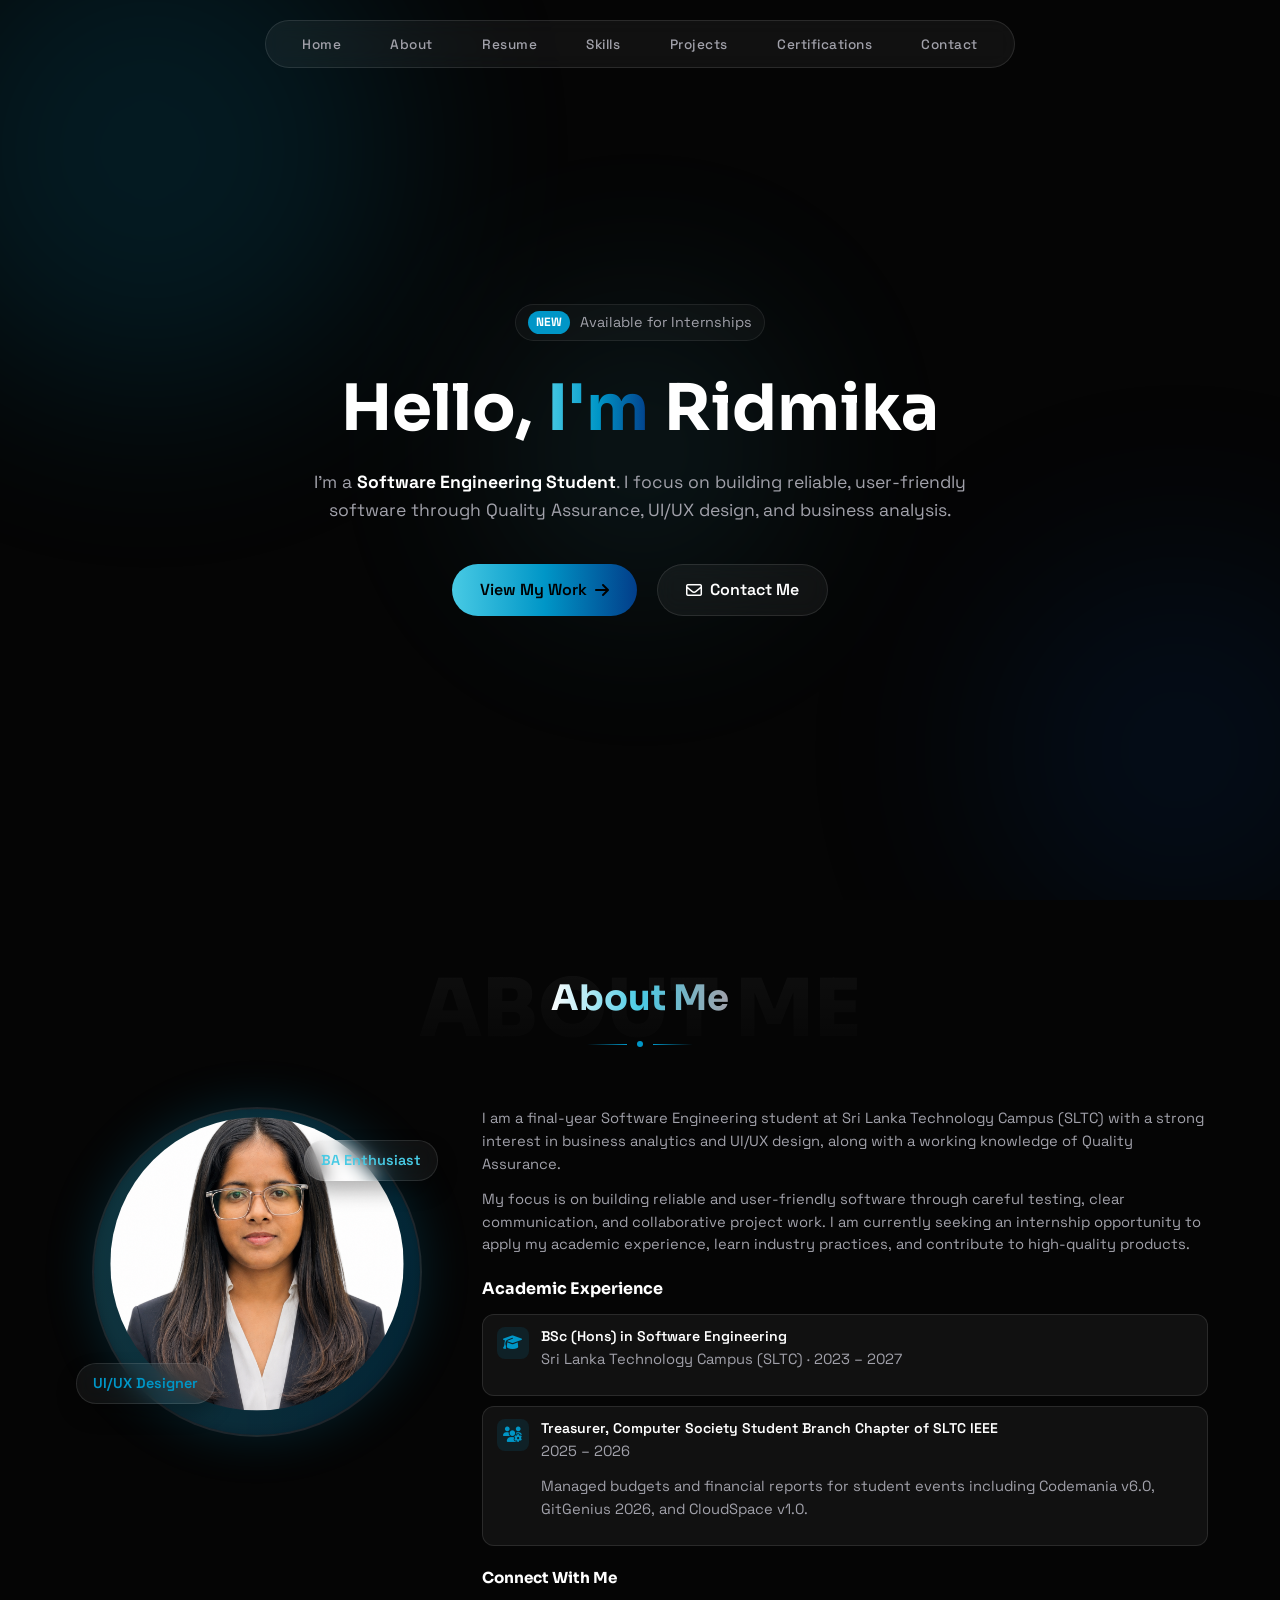
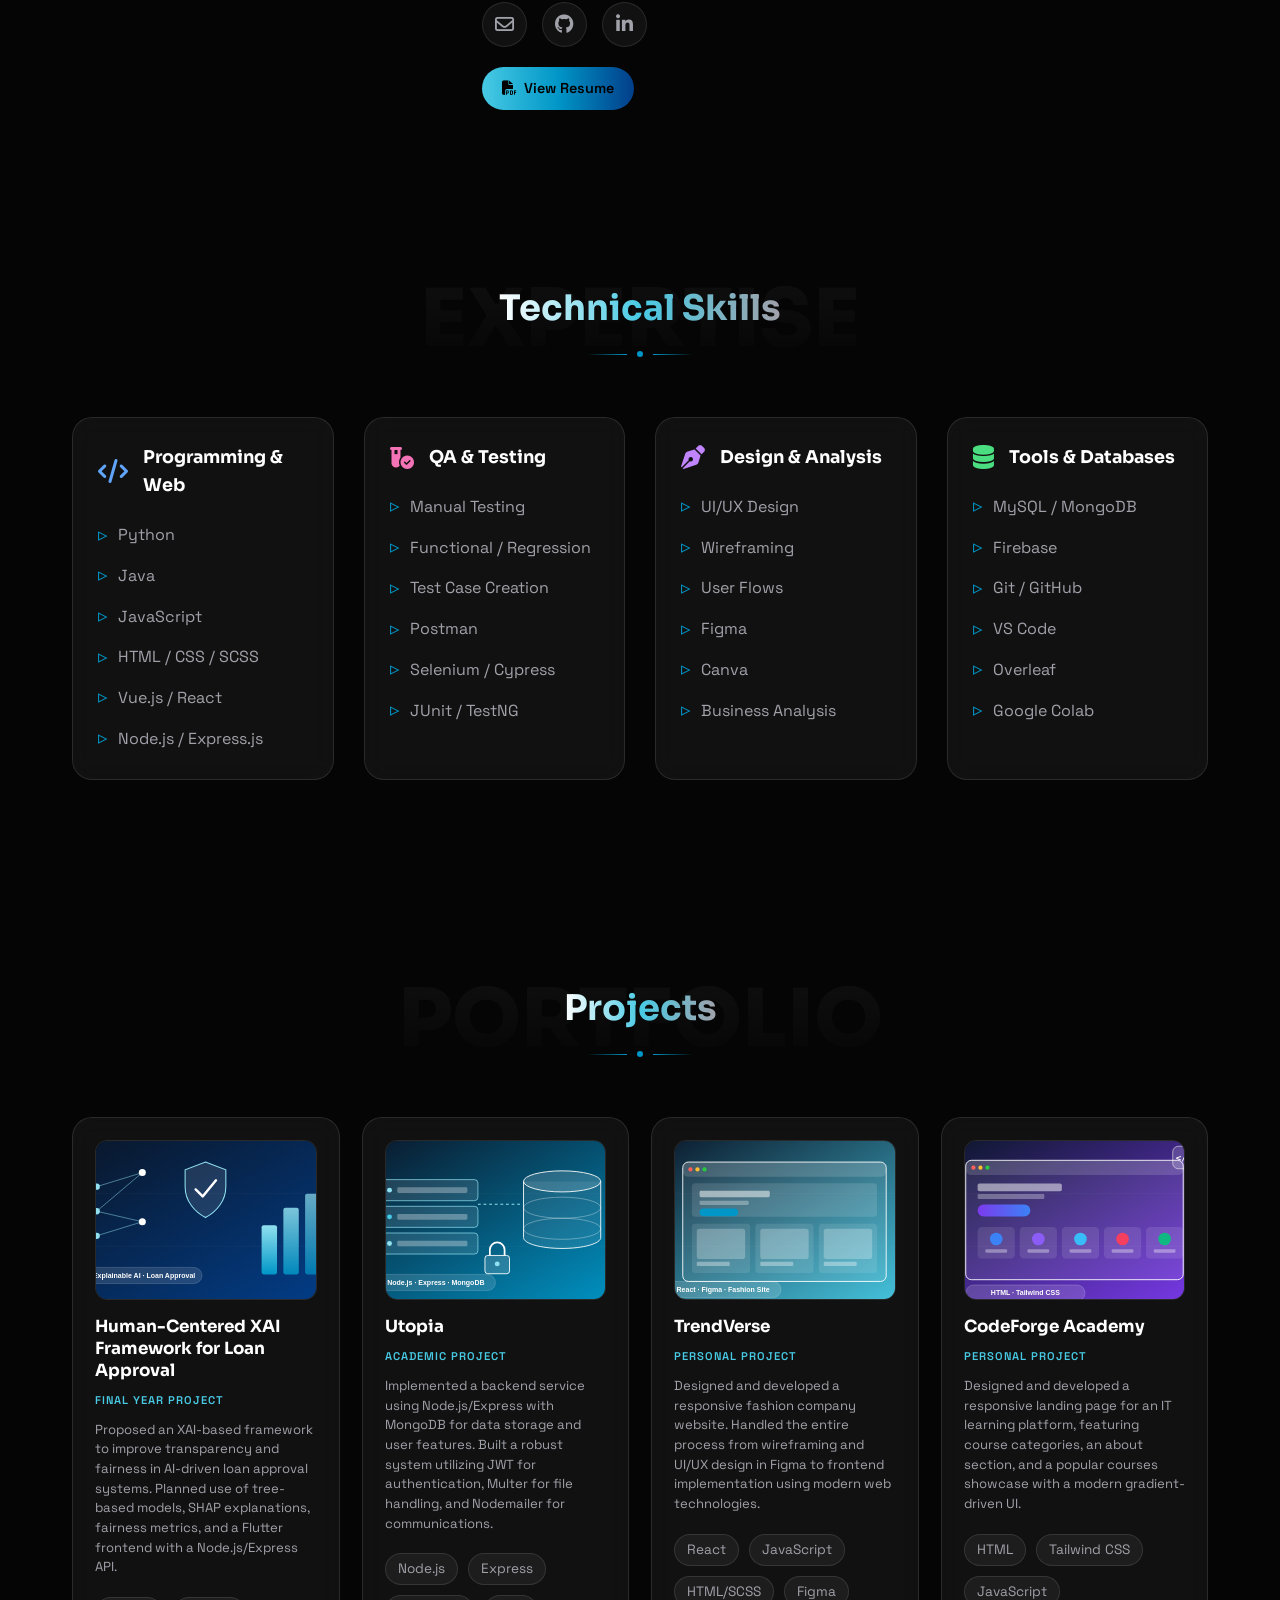
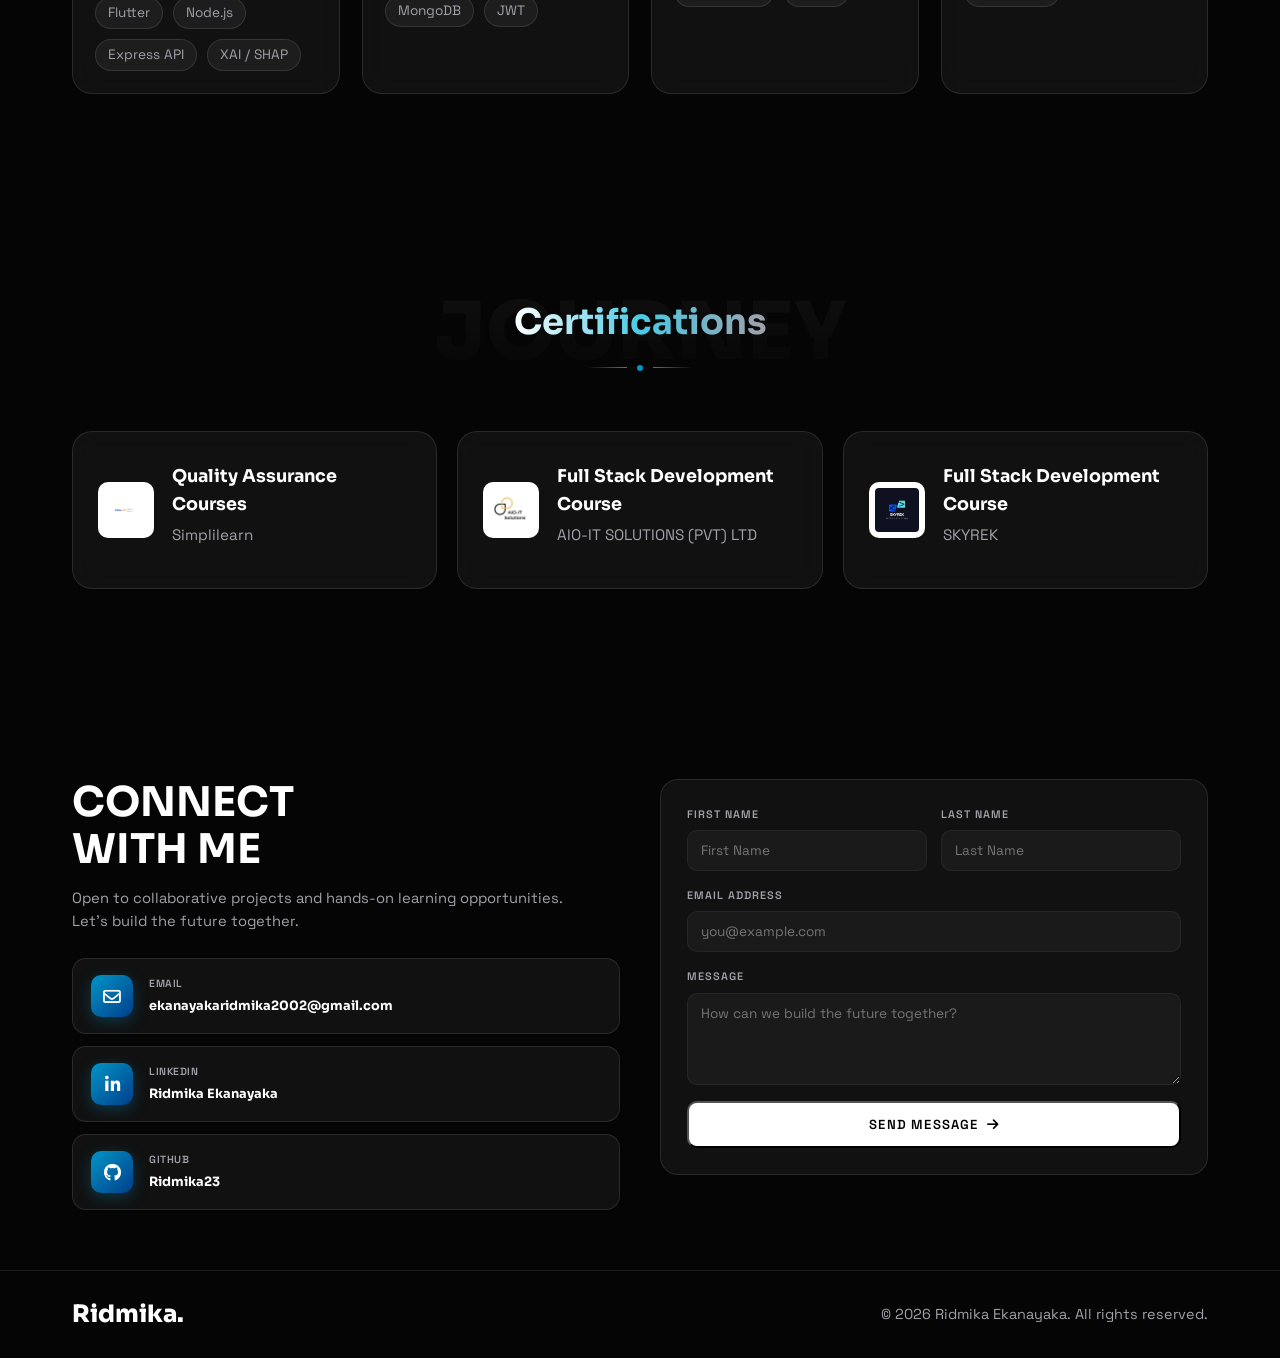
==== commit 2bd9dcfc: "Update portfolio with new project and latest changes" ====
--- a/index.html
+++ b/index.html
@@ -83,13 +83,14 @@
                         <div class="avatar-placeholder">
                             <img src="profile.png" alt="Ridmika Ekanayaka" class="profile-img">
                         </div>
-                        <div class="floating-badge badge-top">QA Enthusiast</div>
+                        <div class="floating-badge badge-top">BA Enthusiast</div>
                         <div class="floating-badge badge-bottom">UI/UX Designer</div>
                     </div>
                 </div>
                 <div class="about-text">
-                    <p>I am a final-year Software Engineering student at Sri Lanka Technology Campus (SLTC). I have a
-                        strong interest in Quality Assurance, UI/UX design, and business analysis.</p>
+                    <p>I am a final-year Software Engineering student at Sri Lanka Technology Campus (SLTC) with a
+                        strong interest in business analytics and UI/UX design, along with a working knowledge of
+                        Quality Assurance.</p>
                     <p>My focus is on building reliable and user-friendly software through careful testing, clear
                         communication, and collaborative project work. I am currently seeking an internship opportunity
                         to apply my academic experience, learn industry practices, and contribute to high-quality
@@ -124,8 +125,6 @@
                                 class="social-icon"><i class="fa-brands fa-github"></i></a>
                             <a href="https://www.linkedin.com/in/ridmika-ekanayaka" target="_blank"
                                 aria-label="LinkedIn" class="social-icon"><i class="fa-brands fa-linkedin-in"></i></a>
-                            <a href="tel:+94715520046" aria-label="Phone" class="social-icon"><i
-                                    class="fa-solid fa-phone"></i></a>
                         </div>
                         <div style="margin-top: 20px;">
                             <a href="resume.html" class="btn btn-primary"
@@ -287,6 +286,27 @@
                             </div>
                         </div>
                     </div>
+
+                    <!-- Project 4 -->
+                    <div class="project-card glass-card">
+                        <div class="project-image">
+                            <img src="assets/project-codeforge.svg" alt="CodeForge Academy IT learning platform">
+                        </div>
+                        <div class="project-content">
+                            <h3 class="project-title">CodeForge Academy</h3>
+                            <p class="project-type">Personal Project</p>
+                            <p class="project-description">
+                                Designed and developed a responsive landing page for an IT learning platform, featuring
+                                course categories, an about section, and a popular courses showcase with a modern
+                                gradient-driven UI.
+                            </p>
+                            <div class="tech-stack">
+                                <span class="tech-tag">HTML</span>
+                                <span class="tech-tag">Tailwind CSS</span>
+                                <span class="tech-tag">JavaScript</span>
+                            </div>
+                        </div>
+                    </div>
                 </div>
             </div>
         </section>
@@ -344,22 +364,15 @@
                             class="contact-method-item">
                             <div class="method-icon"><i class="fa-regular fa-envelope"></i></div>
                             <div class="method-info">
-                                <span>DIRECT TRANSMISSION</span>
+                                <span>EMAIL</span>
                                 <strong>ekanayakaridmika2002@gmail.com</strong>
                             </div>
                         </a>
-                        <div class="contact-method-item">
-                            <div class="method-icon"><i class="fa-solid fa-mobile-screen-button"></i></div>
-                            <div class="method-info">
-                                <span>PHONE NUMBER</span>
-                                <strong>+94 715520046</strong>
-                            </div>
-                        </div>
                         <a href="https://www.linkedin.com/in/ridmika-ekanayaka" target="_blank"
                             style="text-decoration: none;" class="contact-method-item">
                             <div class="method-icon"><i class="fa-brands fa-linkedin-in"></i></div>
                             <div class="method-info">
-                                <span>PROFESSIONAL</span>
+                                <span>LINKEDIN</span>
                                 <strong>Ridmika Ekanayaka</strong>
                             </div>
                         </a>
@@ -367,7 +380,7 @@
                             class="contact-method-item">
                             <div class="method-icon"><i class="fa-brands fa-github"></i></div>
                             <div class="method-info">
-                                <span>SOURCE CODE</span>
+                                <span>GITHUB</span>
                                 <strong>Ridmika23</strong>
                             </div>
                         </a>
@@ -394,7 +407,7 @@
                             <label>MESSAGE</label>
                             <textarea placeholder="How can we build the future together?" rows="4"></textarea>
                         </div>
-                        <button type="submit" class="btn btn-submit">LAUNCH TRANSMISSION <i
+                        <button type="submit" class="btn btn-submit">SEND MESSAGE <i
                                 class="fa-solid fa-arrow-right"></i></button>
                     </form>
                 </div>
--- a/style.css
+++ b/style.css
@@ -96,6 +96,10 @@
 
 #about.section {
     padding: 70px 0;
+}
+
+#contact.section {
+    padding: 90px 0 60px;
 }
 
 /* Navigation */
@@ -570,8 +574,8 @@
 /* Projects Section */
 .projects-list {
     display: grid;
-    grid-template-columns: repeat(auto-fit, minmax(320px, 1fr));
-    gap: 30px;
+    grid-template-columns: repeat(4, 1fr);
+    gap: 22px;
 }
 
 .project-card {
@@ -580,14 +584,15 @@
     display: flex;
     flex-direction: column;
     height: 100%;
+    padding: 22px;
 }
 
 .project-image {
     width: 100%;
-    height: 220px;
-    border-radius: 14px;
+    height: 160px;
+    border-radius: 12px;
     overflow: hidden;
-    margin-bottom: 20px;
+    margin-bottom: 16px;
     border: 1px solid var(--glass-border);
 }
 
@@ -622,17 +627,18 @@
 .project-content {
     display: flex;
     flex-direction: column;
-    gap: 15px;
+    gap: 10px;
     flex-grow: 1;
 }
 
 .project-title {
-    font-size: 1.4rem;
+    font-size: 1.05rem;
     color: var(--text-primary);
+    line-height: 1.3;
 }
 
 .project-type {
-    font-size: 0.8rem;
+    font-size: 0.7rem;
     color: var(--accent-3);
     font-weight: 600;
     text-transform: uppercase;
@@ -641,7 +647,8 @@
 
 .project-description {
     color: var(--text-secondary);
-    font-size: 0.95rem;
+    font-size: 0.82rem;
+    line-height: 1.5;
     font-family: 'Space Grotesk', sans-serif;
 }
 
@@ -659,6 +666,22 @@
     border-radius: 20px;
     font-size: 0.85rem;
     color: var(--text-secondary);
+}
+
+.project-link {
+    display: inline-flex;
+    align-items: center;
+    gap: 8px;
+    margin-top: 16px;
+    font-size: 0.88rem;
+    font-weight: 600;
+    color: var(--accent-1);
+    text-decoration: none;
+    transition: color 0.25s ease;
+}
+
+.project-link:hover {
+    color: #ffffff;
 }
 
 /* Experience Section */
@@ -784,8 +807,8 @@
 /* Footer */
 .footer {
     border-top: 1px solid var(--glass-border);
-    padding: 40px 0;
-    margin-top: 50px;
+    padding: 24px 0;
+    margin-top: 0;
 }
 
 .footer-content {
@@ -989,17 +1012,17 @@
 .contact-grid {
     display: grid;
     grid-template-columns: 1fr 1fr;
-    gap: 60px;
-    align-items: center;
+    gap: 40px;
+    align-items: start;
 }
 
 .contact-title {
-    font-size: clamp(3rem, 6vw, 5rem);
+    font-size: clamp(1.8rem, 3.2vw, 2.6rem);
     font-family: var(--font-heading);
-    font-weight: 800;
-    line-height: 1;
+    font-weight: 700;
+    line-height: 1.15;
     text-transform: uppercase;
-    margin-bottom: 20px;
+    margin-bottom: 14px;
     background: #fff;
     -webkit-background-clip: text;
     -webkit-text-fill-color: transparent;
@@ -1007,27 +1030,27 @@
 
 .contact-subtitle {
     color: var(--text-secondary);
-    font-size: 1.05rem;
-    line-height: 1.6;
-    margin-bottom: 40px;
+    font-size: 0.92rem;
+    line-height: 1.55;
+    margin-bottom: 26px;
     max-width: 90%;
 }
 
 .contact-methods {
-    display: grid;
-    grid-template-columns: 1fr 1fr;
-    gap: 20px;
+    display: flex;
+    flex-direction: column;
+    gap: 12px;
 }
 
 .contact-method-item {
     display: flex;
-    flex-direction: column;
-    align-items: flex-start;
-    gap: 15px;
+    flex-direction: row;
+    align-items: center;
+    gap: 16px;
     background: var(--glass-bg);
     border: 1px solid var(--glass-border);
-    border-radius: 20px;
-    padding: 25px;
+    border-radius: 14px;
+    padding: 16px 18px;
     transition: all 0.3s ease;
 }
 
@@ -1038,14 +1061,15 @@
 }
 
 .method-icon {
-    width: 50px;
-    height: 50px;
+    width: 42px;
+    height: 42px;
+    flex-shrink: 0;
     background: linear-gradient(135deg, var(--accent-1), var(--accent-2));
-    border-radius: 12px;
+    border-radius: 10px;
     display: flex;
     align-items: center;
     justify-content: center;
-    font-size: 1.4rem;
+    font-size: 1.1rem;
     color: #fff;
     box-shadow: 0 4px 15px rgba(0, 150, 199, 0.3);
 }
@@ -1061,57 +1085,57 @@
 }
 
 .method-info span {
-    font-size: 0.75rem;
+    font-size: 0.65rem;
     text-transform: uppercase;
-    letter-spacing: 1px;
+    letter-spacing: 0.5px;
     color: var(--text-secondary);
     font-weight: 600;
-    margin-bottom: 4px;
+    margin-bottom: 3px;
 }
 
 .method-info strong {
-    font-size: 0.95rem;
+    font-size: 0.8rem;
     color: var(--text-primary);
     font-family: var(--font-heading);
     word-break: break-all;
 }
 
 .contact-form {
-    padding: 40px;
+    padding: 26px;
     background: #111; /* Darker than normal glass for contrast like the image */
-    border-radius: 24px;
+    border-radius: 18px;
 }
 
 .form-row {
     display: grid;
     grid-template-columns: 1fr 1fr;
-    gap: 20px;
+    gap: 14px;
 }
 
 .form-group {
-    margin-bottom: 25px;
+    margin-bottom: 16px;
     display: flex;
     flex-direction: column;
 }
 
 .form-group label {
-    font-size: 0.75rem;
+    font-size: 0.68rem;
     text-transform: uppercase;
-    letter-spacing: 1.5px;
+    letter-spacing: 1px;
     color: var(--text-secondary);
     font-weight: 600;
-    margin-bottom: 10px;
+    margin-bottom: 7px;
 }
 
 .form-group input,
 .form-group textarea {
     background: #1a1a1a;
     border: 1px solid rgba(255,255,255,0.05);
-    border-radius: 12px;
-    padding: 16px;
+    border-radius: 10px;
+    padding: 11px 13px;
     color: var(--text-primary);
     font-family: var(--font-main);
-    font-size: 1rem;
+    font-size: 0.85rem;
     transition: all 0.3s ease;
 }
 
@@ -1126,15 +1150,15 @@
     width: 100%;
     background: #fff;
     color: #000;
-    padding: 18px;
-    border-radius: 12px;
-    font-size: 0.95rem;
-    letter-spacing: 2px;
+    padding: 13px;
+    border-radius: 10px;
+    font-size: 0.82rem;
+    letter-spacing: 1.2px;
     text-transform: uppercase;
     display: flex;
     justify-content: center;
-    gap: 10px;
-    margin-top: 10px;
+    gap: 8px;
+    margin-top: 4px;
 }
 
 .btn-submit:hover {
@@ -1143,6 +1167,12 @@
 }
 
 /* Responsive */
+@media (max-width: 1200px) {
+    .projects-list {
+        grid-template-columns: repeat(2, 1fr);
+    }
+}
+
 @media (max-width: 900px) {
     .about-grid, .dual-grid, .resume-container, .contact-grid {
         grid-template-columns: 1fr;
@@ -1182,4 +1212,8 @@
         gap: 15px;
         text-align: center;
     }
-}
+
+    .projects-list {
+        grid-template-columns: 1fr;
+    }
+}
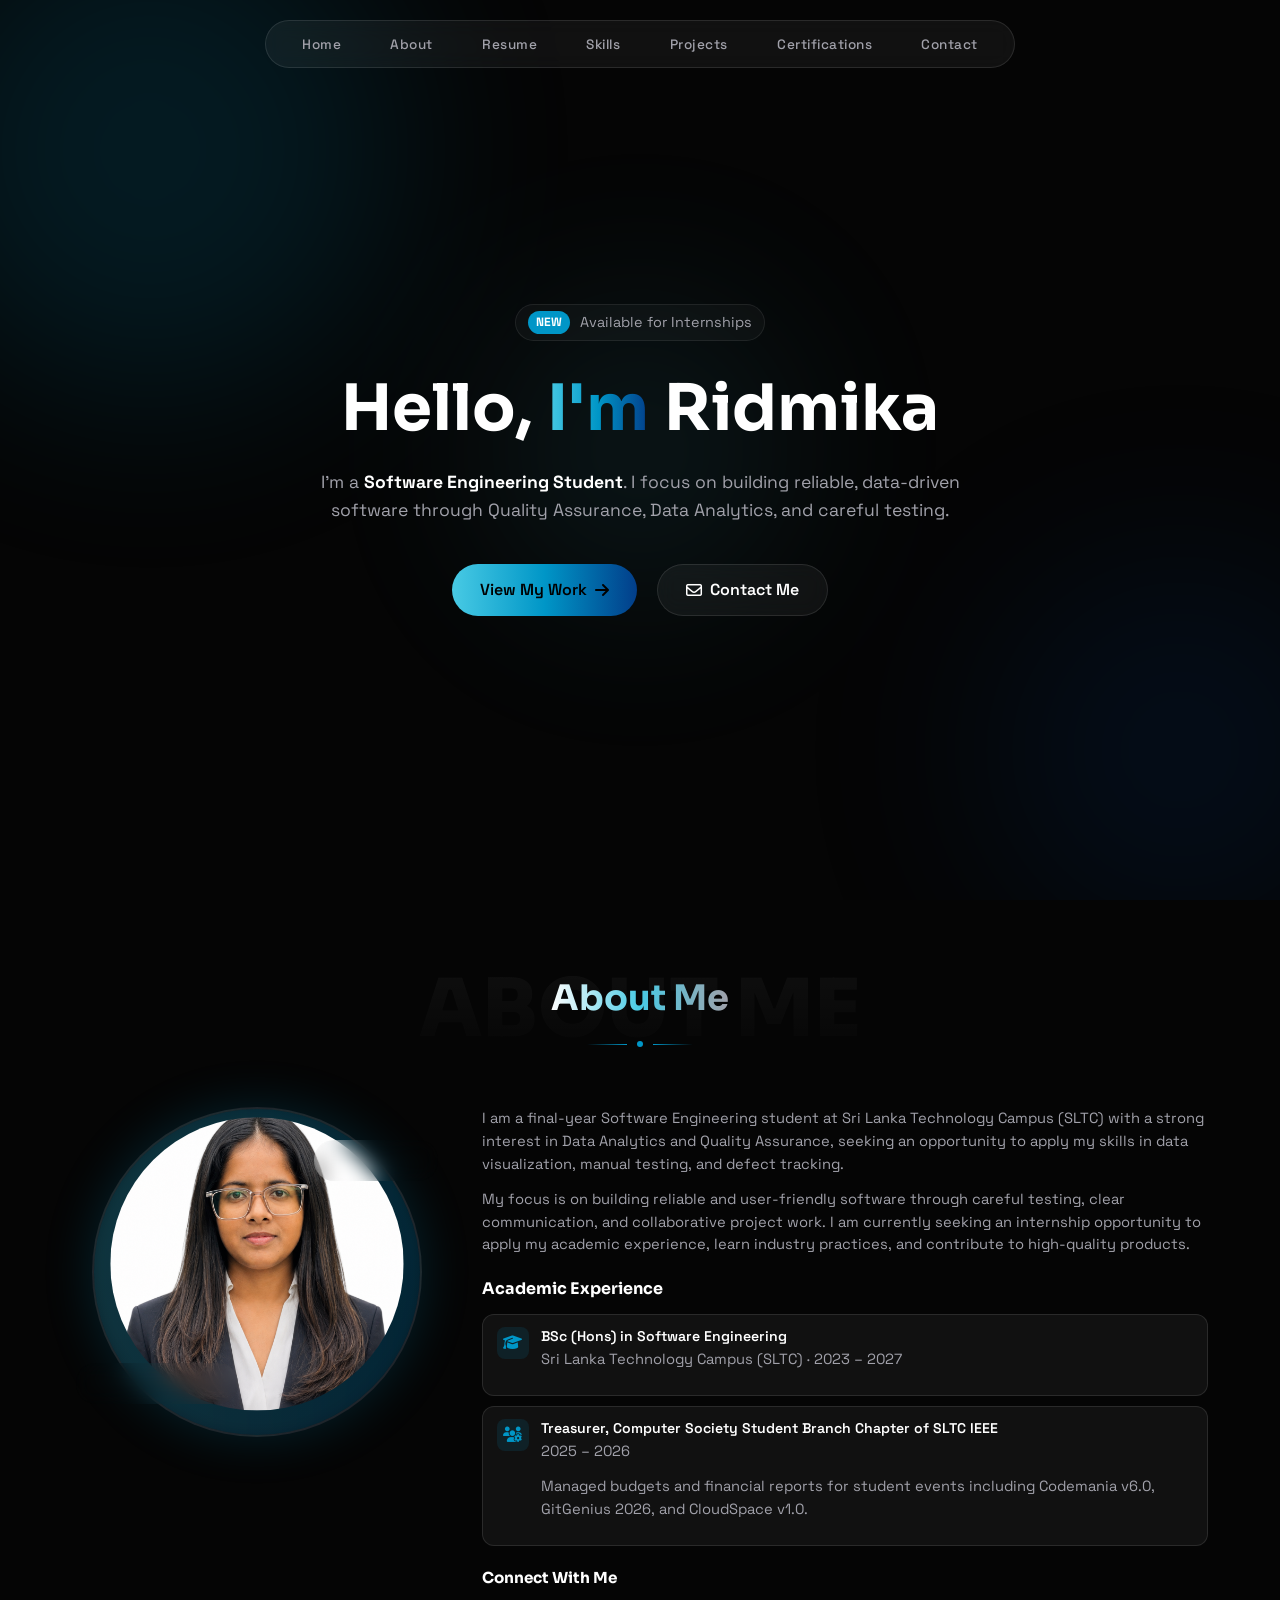
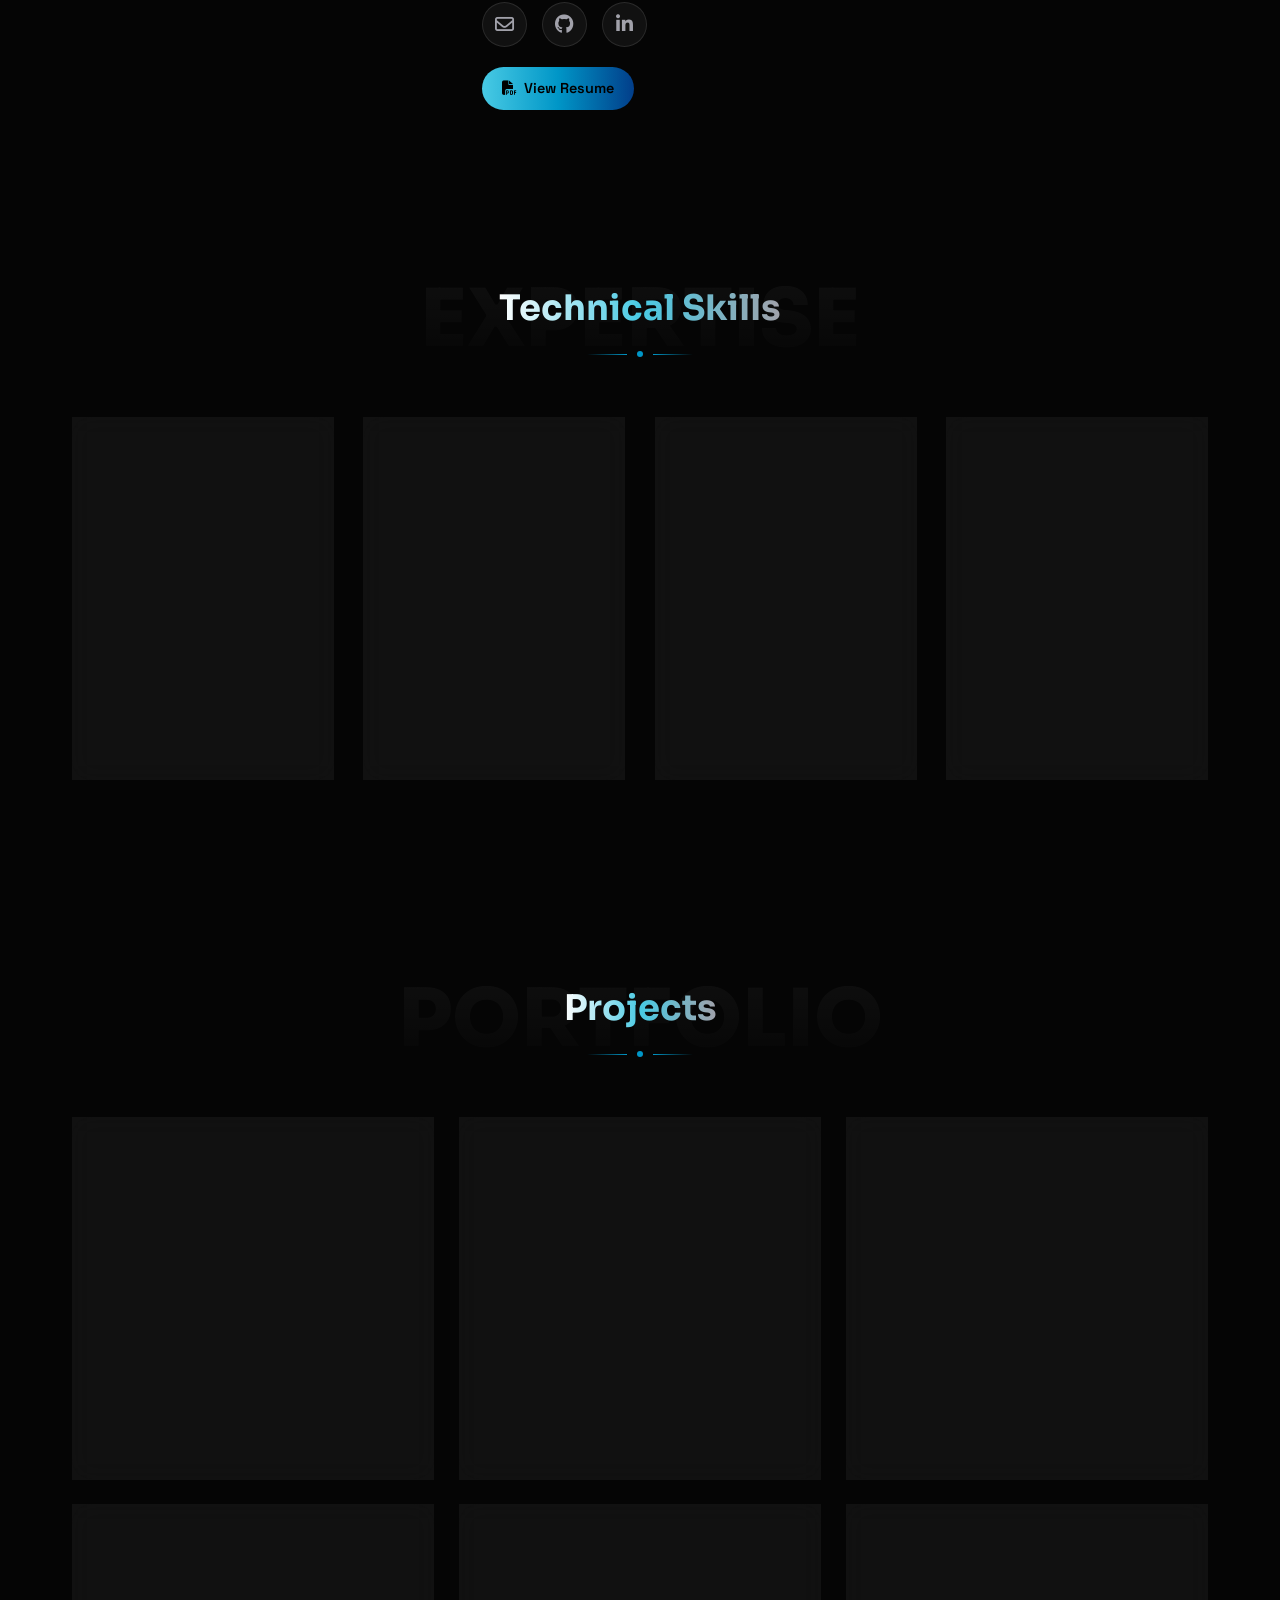
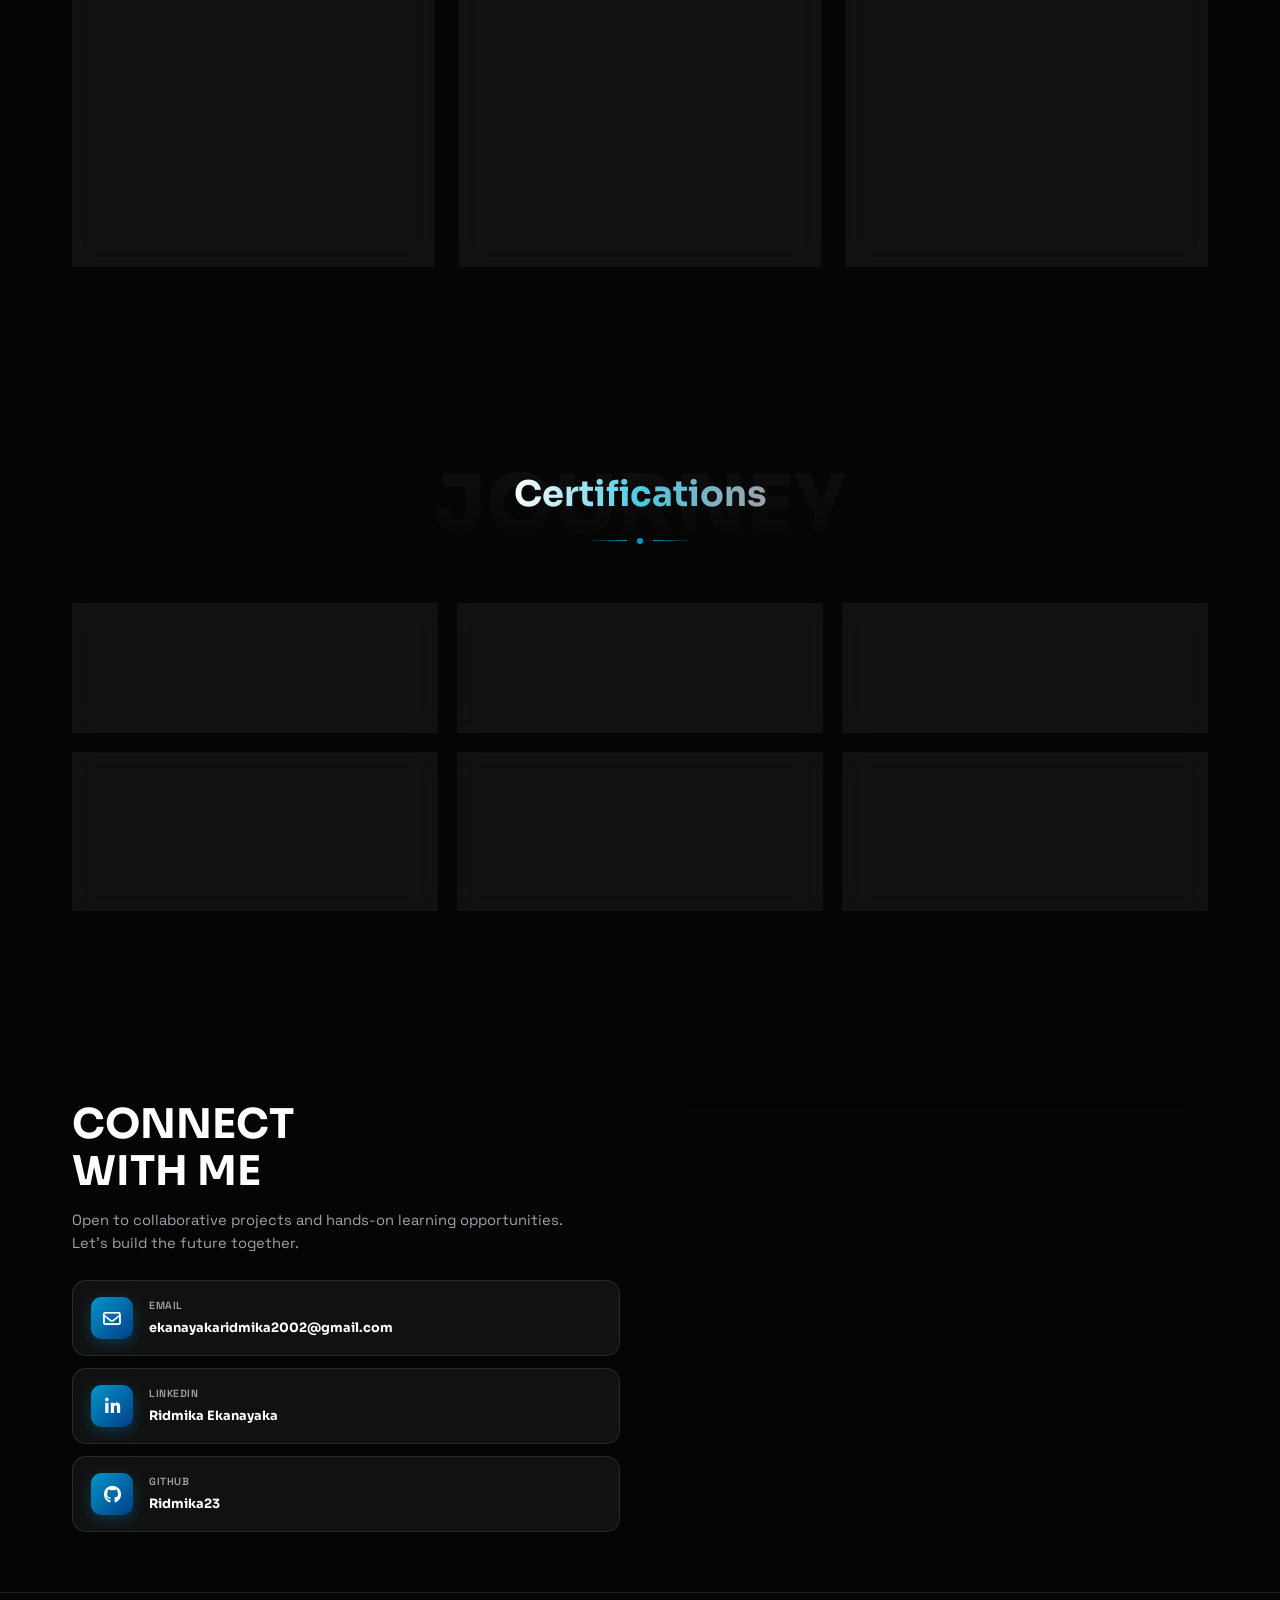
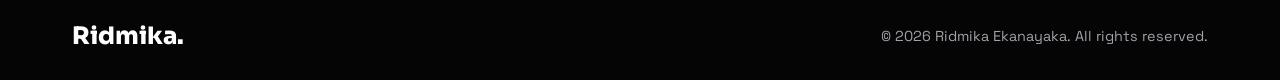
==== commit 99ce1c7a: "Updated" ====
--- a/index.html
+++ b/index.html
@@ -6,7 +6,7 @@
     <meta name="viewport" content="width=device-width, initial-scale=1.0">
     <title>Ridmika Ekanayaka | Portfolio</title>
     <meta name="description"
-        content="Portfolio of Ridmika Ekanayaka, Software Engineering Student, focusing on QA, UI/UX, and Business Analysis.">
+        content="Portfolio of Ridmika Ekanayaka, Software Engineering Student, focusing on Data Analytics, Quality Assurance, and Software Development.">
     <link rel="stylesheet" href="style.css">
     <link rel="preconnect" href="https://fonts.googleapis.com">
     <link rel="preconnect" href="https://fonts.gstatic.com" crossorigin>
@@ -52,8 +52,8 @@
                     <span class="title-word">Ridmika</span>
                 </h1>
                 <p class="hero-subtitle">
-                    I'm a <strong>Software Engineering Student</strong>. I focus on building reliable, user-friendly
-                    software through Quality Assurance, UI/UX design, and business analysis.
+                    I'm a <strong>Software Engineering Student</strong>. I focus on building reliable, data-driven
+                    software through Quality Assurance, Data Analytics, and careful testing.
                 </p>
                 <div class="hero-actions">
                     <a href="#projects" class="btn btn-primary">
@@ -83,14 +83,14 @@
                         <div class="avatar-placeholder">
                             <img src="profile.png" alt="Ridmika Ekanayaka" class="profile-img">
                         </div>
-                        <div class="floating-badge badge-top">BA Enthusiast</div>
-                        <div class="floating-badge badge-bottom">UI/UX Designer</div>
+                        <div class="floating-badge badge-top">Data Analyst</div>
+                        <div class="floating-badge badge-bottom">Quality Assurance</div>
                     </div>
                 </div>
                 <div class="about-text">
                     <p>I am a final-year Software Engineering student at Sri Lanka Technology Campus (SLTC) with a
-                        strong interest in business analytics and UI/UX design, along with a working knowledge of
-                        Quality Assurance.</p>
+                        strong interest in Data Analytics and Quality Assurance, seeking an opportunity to apply my
+                        skills in data visualization, manual testing, and defect tracking.</p>
                     <p>My focus is on building reliable and user-friendly software through careful testing, clear
                         communication, and collaborative project work. I am currently seeking an internship opportunity
                         to apply my academic experience, learn industry practices, and contribute to high-quality
@@ -179,16 +179,16 @@
                 </div>
                 <div class="skill-category glass-card">
                     <div class="category-header">
-                        <i class="fa-solid fa-pen-nib text-purple"></i>
-                        <h4>Design & Analysis</h4>
+                        <i class="fa-solid fa-chart-pie text-purple"></i>
+                        <h4>Data Analytics</h4>
                     </div>
                     <ul class="skill-list">
-                        <li>UI/UX Design</li>
-                        <li>Wireframing</li>
-                        <li>User Flows</li>
-                        <li>Figma</li>
-                        <li>Canva</li>
-                        <li>Business Analysis</li>
+                        <li>Python (Pandas, NumPy)</li>
+                        <li>SQL & Data Cleaning</li>
+                        <li>Power BI Dashboards</li>
+                        <li>Statistical Analysis</li>
+                        <li>Excel</li>
+                        <li>Data Visualization</li>
                     </ul>
                 </div>
                 <div class="skill-category glass-card">
@@ -221,18 +221,34 @@
             </div>
             <div class="container">
                 <div class="projects-list">
-                    <!-- Project 1 -->
-                    <div class="project-card glass-card">
-                        <div class="project-image">
-                            <img src="assets/project-xai.svg" alt="Human-Centered XAI Framework for Loan Approval">
-                        </div>
+                    <!-- Project TrendVerse -->
+                    <div class="project-card glass-card">
+                        <div class="project-content">
+                            <h3 class="project-title">
+                                <a href="https://trend-verse-mocha.vercel.app/" target="_blank" style="color: inherit; text-decoration: none;">
+                                    TrendVerse <i class="fa-solid fa-arrow-up-right-from-square" style="font-size: 0.8rem; margin-left: 5px;"></i>
+                                </a>
+                            </h3>
+                            <p class="project-type">Personal Project</p>
+                            <p class="project-description">
+                                Designed and developed a responsive fashion company website, handling the entire process from UI/UX design in Figma to frontend implementation.
+                            </p>
+                            <div class="tech-stack">
+                                <span class="tech-tag">React</span>
+                                <span class="tech-tag">JavaScript</span>
+                                <span class="tech-tag">HTML/SCSS</span>
+                                <span class="tech-tag">Figma</span>
+                            </div>
+                        </div>
+                    </div>
+
+                    <!-- Project Human-Centered XAI -->
+                    <div class="project-card glass-card">
                         <div class="project-content">
                             <h3 class="project-title">Human-Centered XAI Framework for Loan Approval</h3>
-                            <p class="project-type">Final Year Project</p>
-                            <p class="project-description">
-                                Proposed an XAI-based framework to improve transparency and fairness in AI-driven loan
-                                approval systems. Planned use of tree-based models, SHAP explanations, fairness metrics,
-                                and a Flutter frontend with a Node.js/Express API.
+                            <p class="project-type">Final Year Project, Ongoing (2026)</p>
+                            <p class="project-description">
+                                Proposed an XAI-based framework to improve transparency and fairness in AI-driven loan approval systems using tree-based models and SHAP explanations.
                             </p>
                             <div class="tech-stack">
                                 <span class="tech-tag">Flutter</span>
@@ -243,18 +259,63 @@
                         </div>
                     </div>
 
-                    <!-- Project 2 -->
-                    <div class="project-card glass-card">
-                        <div class="project-image">
-                            <img src="assets/project-utopia.svg" alt="Utopia backend project">
-                        </div>
-                        <div class="project-content">
-                            <h3 class="project-title">Utopia</h3>
+                    <!-- Project SmartCare -->
+                    <div class="project-card glass-card">
+                        <div class="project-content">
+                            <h3 class="project-title">
+                                <a href="https://github.com/omega-u20/SmartCare-HospitalManagement" target="_blank" style="color: inherit; text-decoration: none;">
+                                    SmartCare – Patient Readmission Prediction <i class="fa-solid fa-arrow-up-right-from-square" style="font-size: 0.8rem; margin-left: 5px;"></i>
+                                </a>
+                            </h3>
+                            <p class="project-type">Academic Project, September 2026</p>
+                            <p class="project-description">
+                                Built a machine learning pipeline to predict 30-day hospital patient readmissions. Applied SHAP for explainability and deployed a Streamlit prototype for clinical decision support.
+                            </p>
+                            <div class="tech-stack">
+                                <span class="tech-tag">Python</span>
+                                <span class="tech-tag">Scikit-learn</span>
+                                <span class="tech-tag">XGBoost</span>
+                                <span class="tech-tag">SHAP</span>
+                                <span class="tech-tag">Pandas</span>
+                                <span class="tech-tag">Streamlit</span>
+                            </div>
+                        </div>
+                    </div>
+
+                    <!-- Project OGBN-Arxiv -->
+                    <div class="project-card glass-card">
+                        <div class="project-content">
+                            <h3 class="project-title">
+                                <a href="https://github.com/geeth-rp/CCS4354-OGBN-Arxiv-GNN" target="_blank" style="color: inherit; text-decoration: none;">
+                                    OGBN-Arxiv GNN Node Classification <i class="fa-solid fa-arrow-up-right-from-square" style="font-size: 0.8rem; margin-left: 5px;"></i>
+                                </a>
+                            </h3>
+                            <p class="project-type">Academic Project, August 2026</p>
+                            <p class="project-description">
+                                Implemented and compared GCN and GAT models for node classification on a 169k-node citation dataset, analyzing model behavior with an interactive Streamlit dashboard.
+                            </p>
+                            <div class="tech-stack">
+                                <span class="tech-tag">Python</span>
+                                <span class="tech-tag">PyTorch</span>
+                                <span class="tech-tag">PyTorch Geometric</span>
+                                <span class="tech-tag">Scikit-learn</span>
+                                <span class="tech-tag">Streamlit</span>
+                                <span class="tech-tag">Google Colab</span>
+                            </div>
+                        </div>
+                    </div>
+
+                    <!-- Project Utopia -->
+                    <div class="project-card glass-card">
+                        <div class="project-content">
+                            <h3 class="project-title">
+                                <a href="https://github.com/omega-u20/utopia" target="_blank" style="color: inherit; text-decoration: none;">
+                                    Utopia <i class="fa-solid fa-arrow-up-right-from-square" style="font-size: 0.8rem; margin-left: 5px;"></i>
+                                </a>
+                            </h3>
                             <p class="project-type">Academic Project</p>
                             <p class="project-description">
-                                Implemented a backend service using Node.js/Express with MongoDB for data storage and
-                                user features. Built a robust system utilizing JWT for authentication, Multer for file
-                                handling, and Nodemailer for communications.
+                                Implemented a backend service using Node.js, Express, and MongoDB. Built a robust system utilizing JWT for authentication and Nodemailer for communications.
                             </p>
                             <div class="tech-stack">
                                 <span class="tech-tag">Node.js</span>
@@ -265,40 +326,17 @@
                         </div>
                     </div>
 
-                    <!-- Project 3 -->
-                    <div class="project-card glass-card">
-                        <div class="project-image">
-                            <img src="assets/project-trendverse.svg" alt="TrendVerse fashion website">
-                        </div>
-                        <div class="project-content">
-                            <h3 class="project-title">TrendVerse</h3>
+                    <!-- Project CodeForge Academy -->
+                    <div class="project-card glass-card">
+                        <div class="project-content">
+                            <h3 class="project-title">
+                                <a href="https://github.com/Ridmika23/CodeForge_Academy" target="_blank" style="color: inherit; text-decoration: none;">
+                                    CodeForge Academy <i class="fa-solid fa-arrow-up-right-from-square" style="font-size: 0.8rem; margin-left: 5px;"></i>
+                                </a>
+                            </h3>
                             <p class="project-type">Personal Project</p>
                             <p class="project-description">
-                                Designed and developed a responsive fashion company website. Handled the entire process
-                                from wireframing and UI/UX design in Figma to frontend implementation using modern web
-                                technologies.
-                            </p>
-                            <div class="tech-stack">
-                                <span class="tech-tag">React</span>
-                                <span class="tech-tag">JavaScript</span>
-                                <span class="tech-tag">HTML/SCSS</span>
-                                <span class="tech-tag">Figma</span>
-                            </div>
-                        </div>
-                    </div>
-
-                    <!-- Project 4 -->
-                    <div class="project-card glass-card">
-                        <div class="project-image">
-                            <img src="assets/project-codeforge.svg" alt="CodeForge Academy IT learning platform">
-                        </div>
-                        <div class="project-content">
-                            <h3 class="project-title">CodeForge Academy</h3>
-                            <p class="project-type">Personal Project</p>
-                            <p class="project-description">
-                                Designed and developed a responsive landing page for an IT learning platform, featuring
-                                course categories, an about section, and a popular courses showcase with a modern
-                                gradient-driven UI.
+                                Designed and developed a responsive landing page for an IT learning platform, featuring course categories and a popular courses showcase.
                             </p>
                             <div class="tech-stack">
                                 <span class="tech-tag">HTML</span>
@@ -325,13 +363,34 @@
             <div class="container">
                 <div class="timeline-container cert-timeline-container">
                     <div class="timeline">
-                        <div class="timeline-item glass-card cert-card">
+                        <a href="assets/certs/sql_intermediate certificate.pdf" target="_blank" class="timeline-item glass-card cert-card" style="text-decoration: none; color: inherit;">
+                            <div class="cert-icon" style="font-size: 2.5rem; color: #00ea64; margin-right: 15px; display: flex; align-items: center; justify-content: center; width: 50px;"><i class="fa-brands fa-hackerrank"></i></div>
+                            <div class="cert-info">
+                                <h5 class="timeline-title">SQL (Intermediate)</h5>
+                                <h6 class="timeline-subtitle">HackerRank</h6>
+                            </div>
+                        </a>
+                        <a href="assets/certs/python_basic certificate (1).pdf" target="_blank" class="timeline-item glass-card cert-card" style="text-decoration: none; color: inherit;">
+                            <div class="cert-icon" style="font-size: 2.5rem; color: #00ea64; margin-right: 15px; display: flex; align-items: center; justify-content: center; width: 50px;"><i class="fa-brands fa-hackerrank"></i></div>
+                            <div class="cert-info">
+                                <h5 class="timeline-title">Python (Basic)</h5>
+                                <h6 class="timeline-subtitle">HackerRank</h6>
+                            </div>
+                        </a>
+                        <a href="assets/certs/Power_BI.pdf" target="_blank" class="timeline-item glass-card cert-card" style="text-decoration: none; color: inherit;">
                             <img src="assets/certs/simplilearn.png" alt="Simplilearn" class="cert-logo">
                             <div class="cert-info">
-                                <h5 class="timeline-title">Quality Assurance Courses</h5>
+                                <h5 class="timeline-title">Power BI for Beginners</h5>
                                 <h6 class="timeline-subtitle">Simplilearn</h6>
                             </div>
-                        </div>
+                        </a>
+                        <a href="assets/certs/software_testing.pdf" target="_blank" class="timeline-item glass-card cert-card" style="text-decoration: none; color: inherit;">
+                            <img src="assets/certs/simplilearn.png" alt="Simplilearn" class="cert-logo">
+                            <div class="cert-info">
+                                <h5 class="timeline-title">Introduction to Software Testing</h5>
+                                <h6 class="timeline-subtitle">Simplilearn</h6>
+                            </div>
+                        </a>
                         <div class="timeline-item glass-card cert-card">
                             <img src="assets/certs/aio-it.jpeg" alt="AIO-IT Solutions" class="cert-logo">
                             <div class="cert-info">
--- a/style.css
+++ b/style.css
@@ -574,8 +574,8 @@
 /* Projects Section */
 .projects-list {
     display: grid;
-    grid-template-columns: repeat(4, 1fr);
-    gap: 22px;
+    grid-template-columns: repeat(3, 1fr);
+    gap: 25px;
 }
 
 .project-card {
@@ -584,7 +584,8 @@
     display: flex;
     flex-direction: column;
     height: 100%;
-    padding: 22px;
+    padding: 25px;
+    aspect-ratio: 1;
 }
 
 .project-image {
